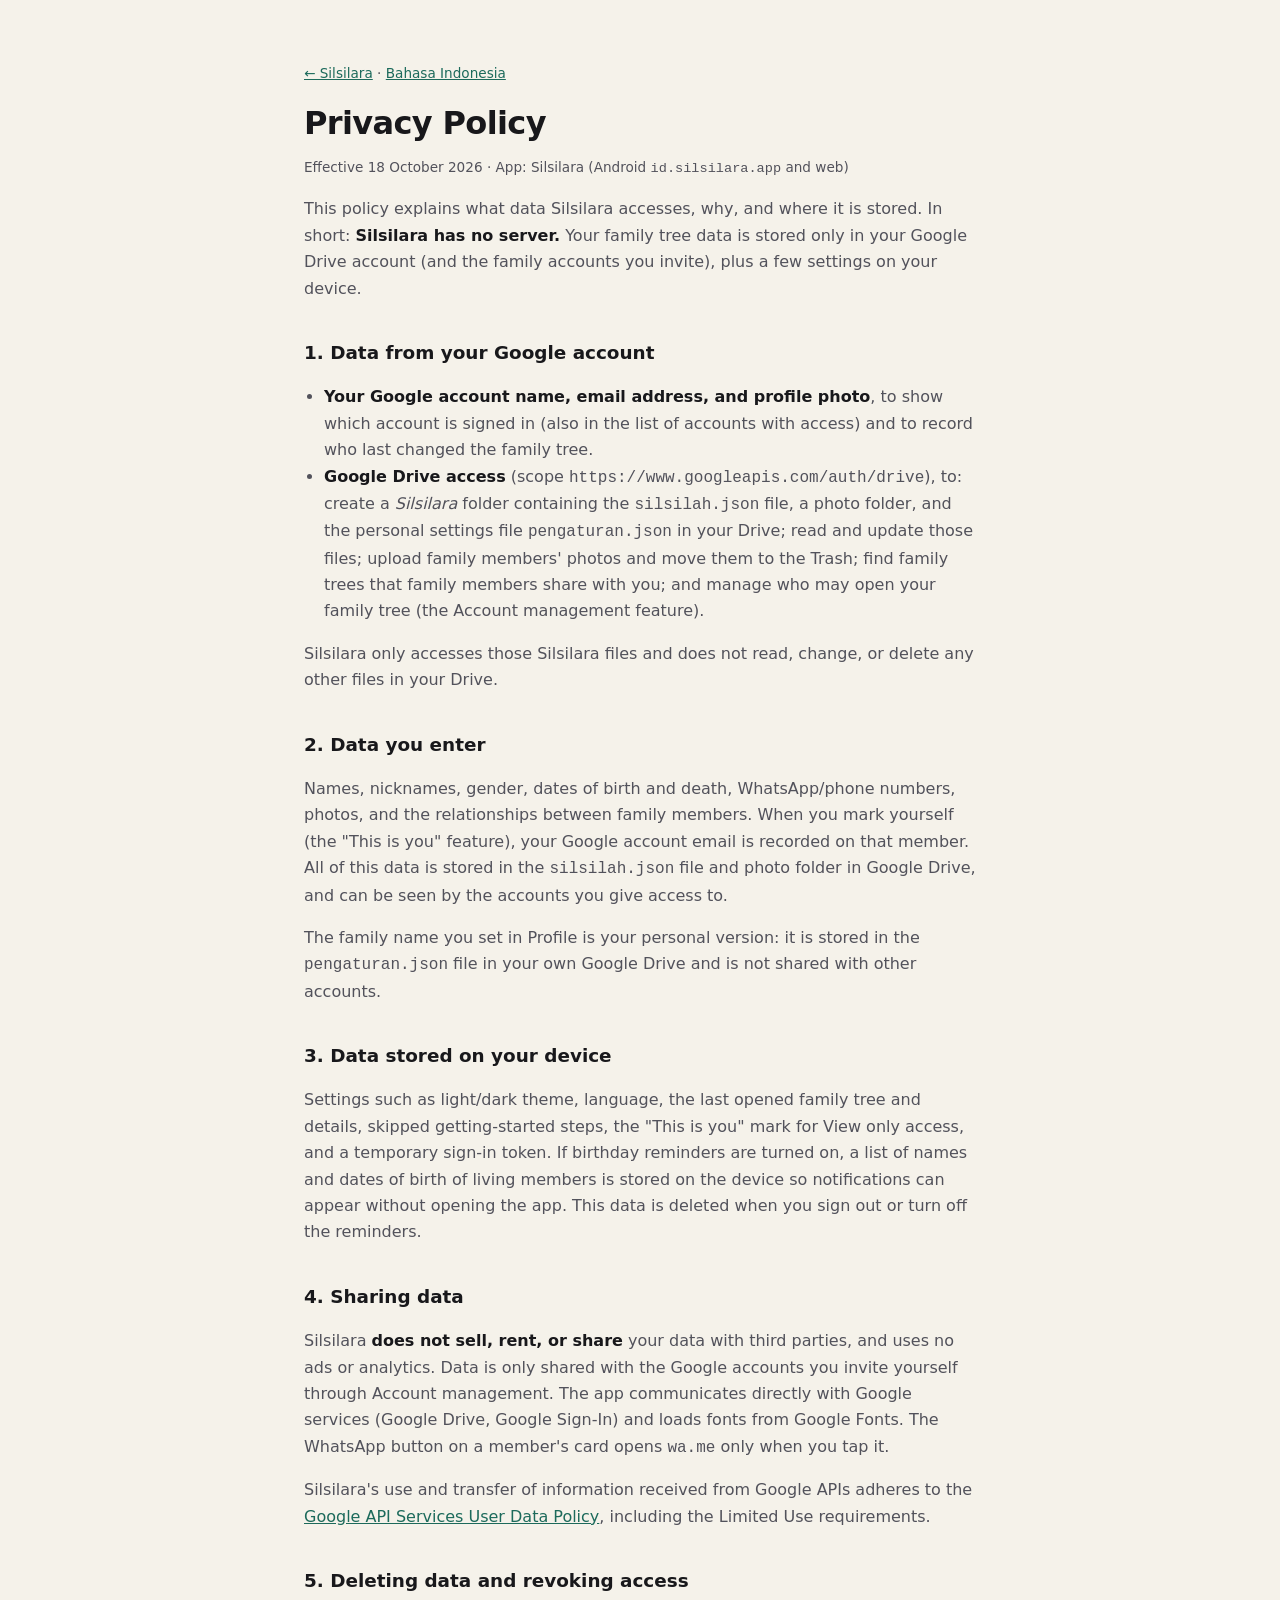
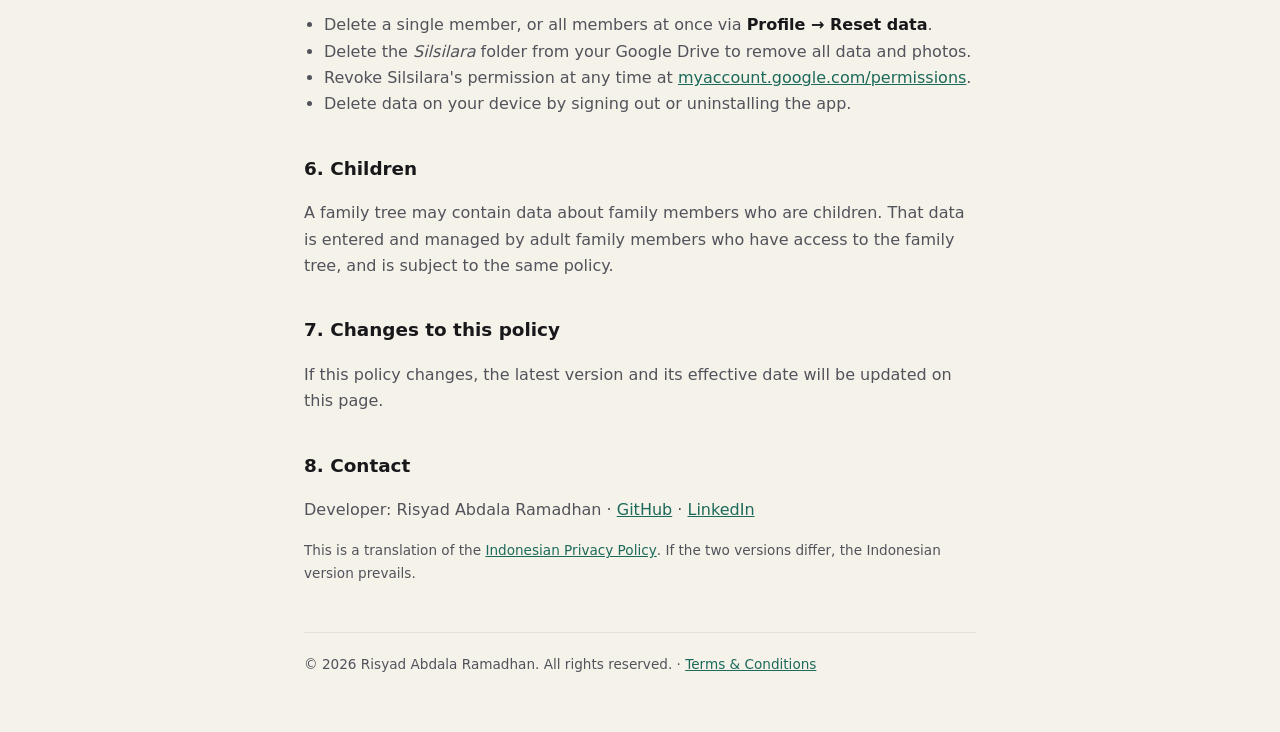
==== privacy.html @ 2d6369ec "Tambah Privacy Policy & Terms & Conditions berbahasa Inggris - privacy.html & terms.html: terjemahan" ====
<!doctype html>
<html lang="en">
  <head>
    <meta charset="UTF-8" />
    <meta name="viewport" content="width=device-width, initial-scale=1.0" />
    <title>Privacy Policy — Silsilara</title>
    <meta name="description" content="Silsilara privacy policy: what data the app accesses, where it is stored, and how to delete it." />
    <link rel="icon" type="image/svg+xml" href="favicon.svg" />
    <link rel="stylesheet" href="gaya.css" />
  </head>
  <body>
    <main>
      <p class="kecil"><a href="./">← Silsilara</a> · <a href="privasi.html" lang="id">Bahasa Indonesia</a></p>
      <h1>Privacy Policy</h1>
      <p class="kecil">Effective 18 October 2026 · App: Silsilara (Android <code>id.silsilara.app</code> and web)</p>

      <p>
        This policy explains what data Silsilara accesses, why, and where it is stored. In short:
        <strong>Silsilara has no server.</strong> Your family tree data is stored only in your Google Drive account
        (and the family accounts you invite), plus a few settings on your device.
      </p>

      <h2>1. Data from your Google account</h2>
      <ul>
        <li><strong>Your Google account name, email address, and profile photo</strong>, to show which account is signed in (also in the list of accounts with access) and to record who last changed the family tree.</li>
        <li>
          <strong>Google Drive access</strong> (scope <code>https://www.googleapis.com/auth/drive</code>), to: create a
          <em>Silsilara</em> folder containing the <code>silsilah.json</code> file, a photo folder, and the personal settings file
          <code>pengaturan.json</code> in your Drive; read and update those files; upload family members' photos and move them to the Trash; find family trees that family members share
          with you; and manage who may open your family tree (the Account management feature).
        </li>
      </ul>
      <p>Silsilara only accesses those Silsilara files and does not read, change, or delete any other files in your Drive.</p>

      <h2>2. Data you enter</h2>
      <p>
        Names, nicknames, gender, dates of birth and death, WhatsApp/phone numbers, photos, and the relationships between family members.
        When you mark yourself (the "This is you" feature), your Google account email is recorded on that member. All of this data
        is stored in the <code>silsilah.json</code> file and photo folder in Google Drive, and can be seen by the accounts you give access to.
      </p>
      <p>
        The family name you set in Profile is your personal version: it is stored in the <code>pengaturan.json</code> file
        in your own Google Drive and is not shared with other accounts.
      </p>

      <h2>3. Data stored on your device</h2>
      <p>
        Settings such as light/dark theme, language, the last opened family tree and details, skipped getting-started steps,
        the "This is you" mark for View only access, and a temporary sign-in token.
        If birthday reminders are turned on, a list of names and dates of birth of living members is stored on the device
        so notifications can appear without opening the app. This data is deleted when you sign out or turn off the reminders.
      </p>

      <h2>4. Sharing data</h2>
      <p>
        Silsilara <strong>does not sell, rent, or share</strong> your data with third parties, and uses no ads or
        analytics. Data is only shared with the Google accounts you invite yourself through Account management. The app
        communicates directly with Google services (Google Drive, Google Sign-In) and loads fonts from Google Fonts.
        The WhatsApp button on a member's card opens <code>wa.me</code> only when you tap it.
      </p>
      <p>
        Silsilara's use and transfer of information received from Google APIs adheres to the
        <a href="https://developers.google.com/terms/api-services-user-data-policy">Google API Services User Data Policy</a>,
        including the Limited Use requirements.
      </p>

      <h2>5. Deleting data and revoking access</h2>
      <ul>
        <li>Delete a single member, or all members at once via <strong>Profile → Reset data</strong>.</li>
        <li>Delete the <em>Silsilara</em> folder from your Google Drive to remove all data and photos.</li>
        <li>Revoke Silsilara's permission at any time at <a href="https://myaccount.google.com/permissions">myaccount.google.com/permissions</a>.</li>
        <li>Delete data on your device by signing out or uninstalling the app.</li>
      </ul>

      <h2>6. Children</h2>
      <p>
        A family tree may contain data about family members who are children. That data is entered and managed by
        adult family members who have access to the family tree, and is subject to the same policy.
      </p>

      <h2>7. Changes to this policy</h2>
      <p>If this policy changes, the latest version and its effective date will be updated on this page.</p>

      <h2>8. Contact</h2>
      <p>
        Developer: Risyad Abdala Ramadhan ·
        <a href="https://github.com/masrisyad">GitHub</a> ·
        <a href="https://www.linkedin.com/in/risyadabdalaramadhan/">LinkedIn</a>
      </p>

      <p class="kecil">This is a translation of the <a href="privasi.html" lang="id">Indonesian Privacy Policy</a>. If the two versions differ, the Indonesian version prevails.</p>

      <footer>© 2026 Risyad Abdala Ramadhan. All rights reserved. · <a href="terms.html">Terms &amp; Conditions</a></footer>
    </main>
  </body>
</html>
---- gaya.css ----
/* Halaman informasi Silsilara (beranda & kebijakan privasi) — warna sama dengan aplikasi. */
:root {
  color-scheme: dark;
  --latar: #0a0f0e;
  --panel: rgb(255 255 255 / 0.04);
  --garis: rgb(255 255 255 / 0.08);
  --teks: #f4f4f5;
  --redup: #a1a1aa;
  --aksen: #f2b544;
}
@media (prefers-color-scheme: light) {
  :root {
    color-scheme: light;
    --latar: #f5f2ea;
    --panel: #ffffff;
    --garis: rgb(24 24 27 / 0.08);
    --teks: #18181b;
    --redup: #52525b;
    --aksen: #1c6a5b;
  }
}
* {
  box-sizing: border-box;
}
body {
  margin: 0;
  background: var(--latar);
  color: var(--teks);
  font: 16px/1.65 'Plus Jakarta Sans', ui-sans-serif, system-ui, -apple-system, 'Segoe UI', sans-serif;
}
main {
  max-width: 44rem;
  margin: 0 auto;
  padding: 3rem 1rem 4rem;
}
.logo {
  display: block;
  width: 4rem;
  height: 4rem;
}
h1 {
  margin: 1.25rem 0 0.25rem;
  font-size: 2rem;
  line-height: 1.2;
  letter-spacing: -0.02em;
}
h2 {
  margin: 2.25rem 0 0.5rem;
  font-size: 1.15rem;
}
p,
li {
  color: var(--redup);
}
strong {
  color: var(--teks);
}
a {
  color: var(--aksen);
}
ul {
  padding-left: 1.25rem;
}
.kartu {
  margin-top: 1.5rem;
  padding: 1.25rem 1.5rem;
  border: 1px solid var(--garis);
  border-radius: 1rem;
  background: var(--panel);
}
.kecil {
  font-size: 0.85rem;
}
footer {
  margin-top: 3rem;
  padding-top: 1.25rem;
  border-top: 1px solid var(--garis);
  font-size: 0.85rem;
  color: var(--redup);
}
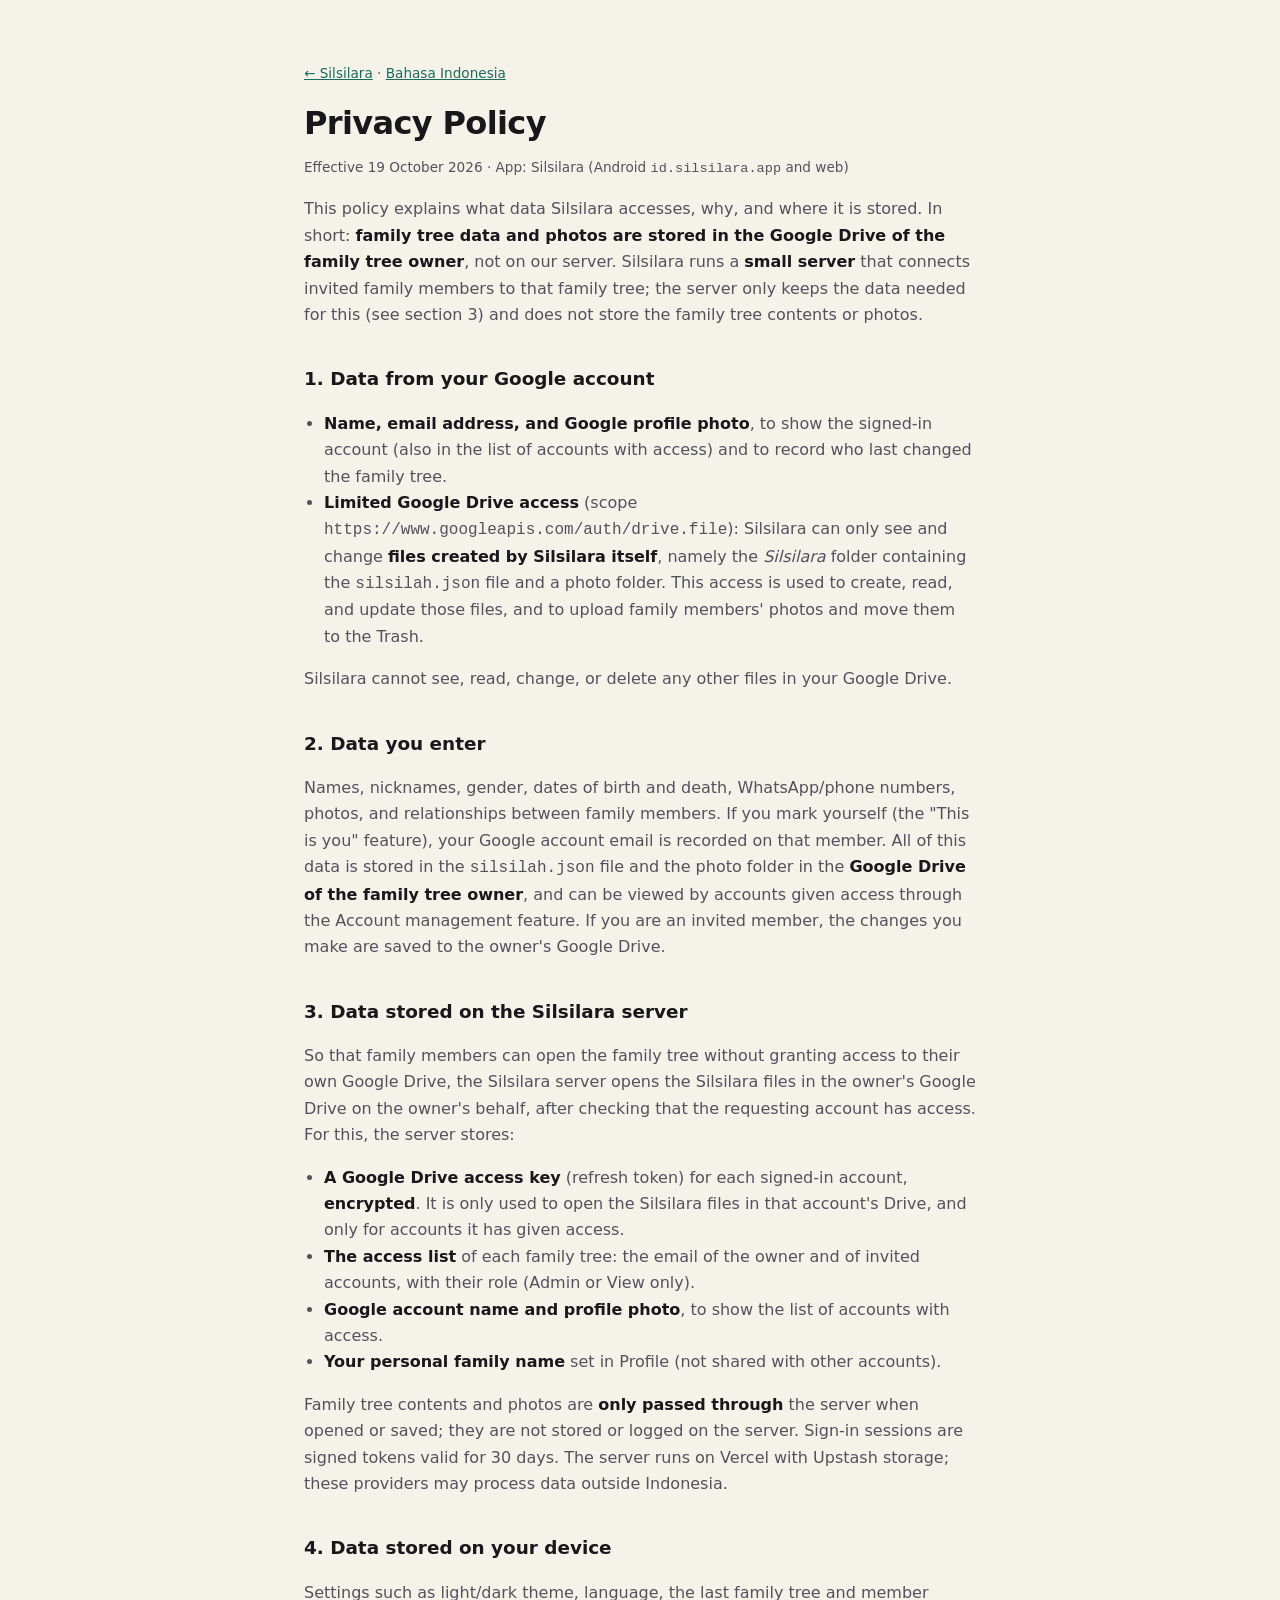
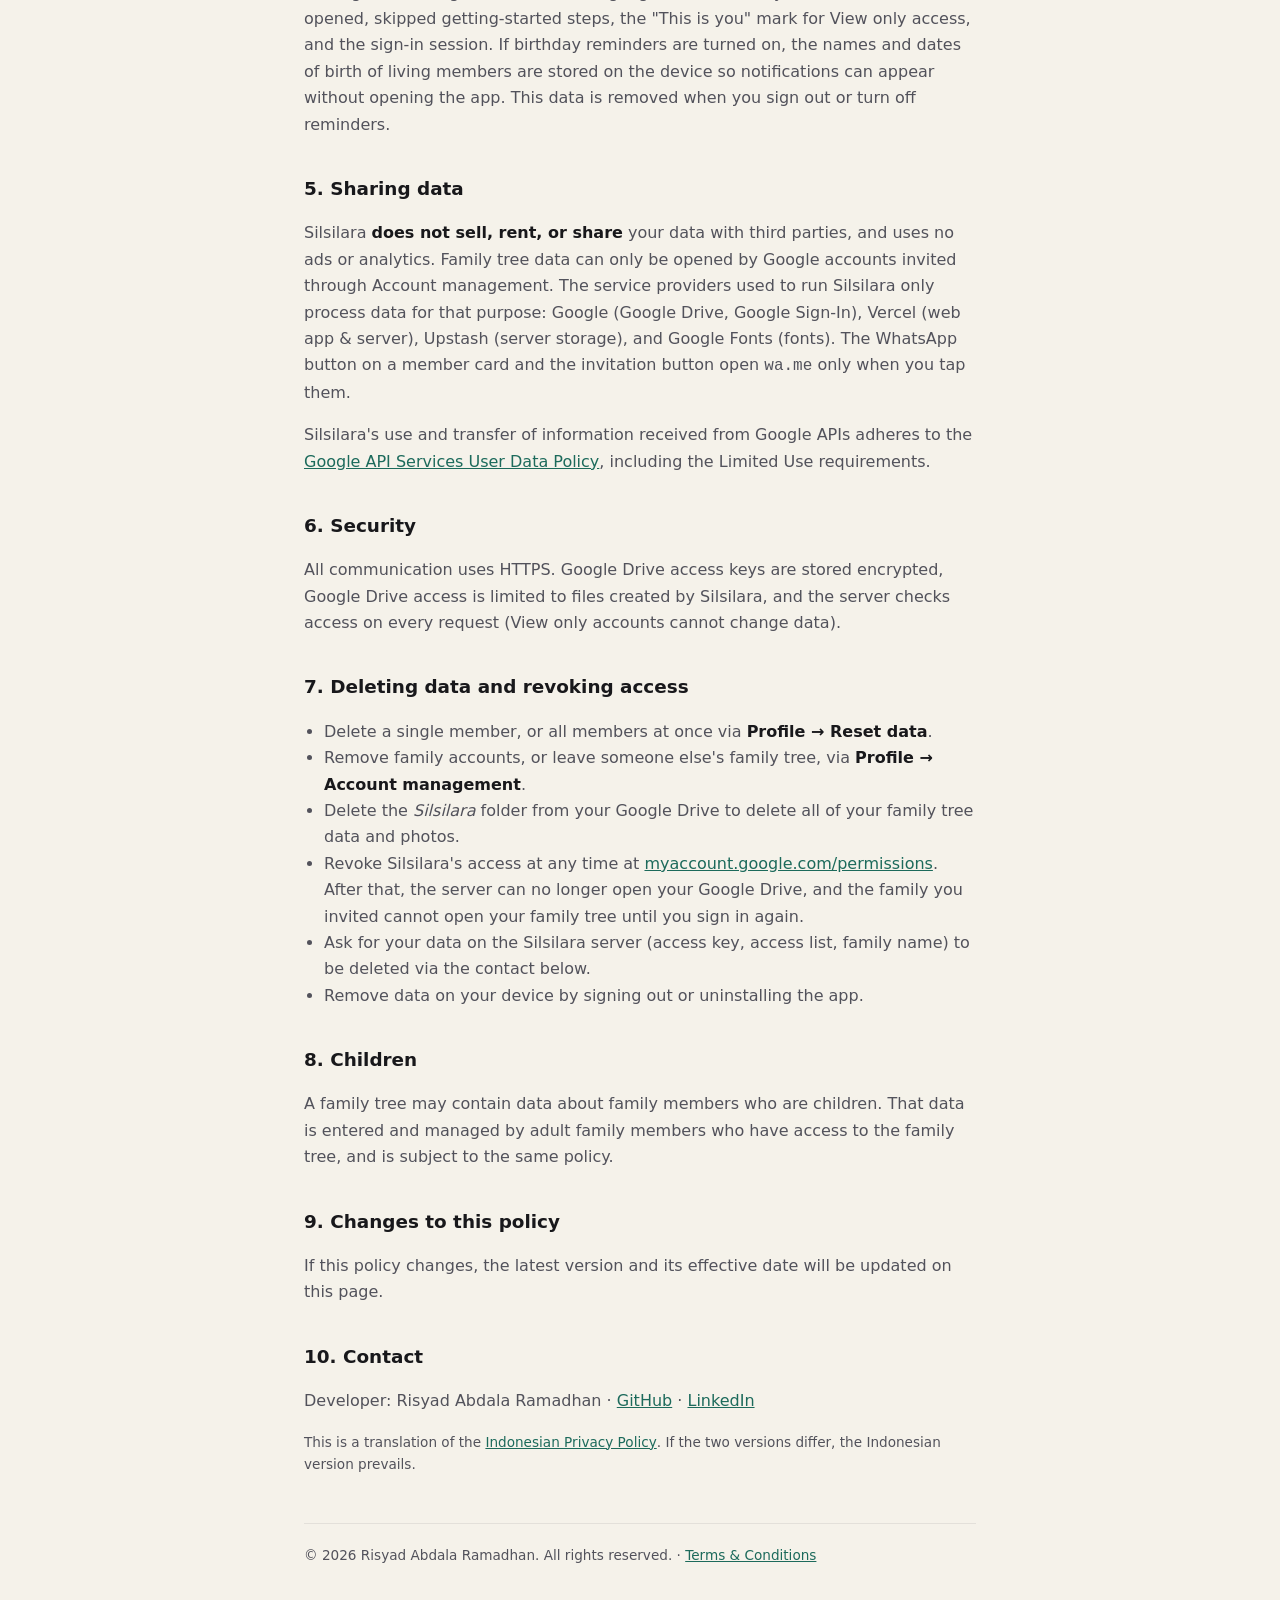
==== commit 4805964f: "Perbarui kebijakan privasi & syarat: server Silsilara dan izin drive.file Data silsilah dan foto tet" ====
--- a/privacy.html
+++ b/privacy.html
@@ -12,51 +12,69 @@
     <main>
       <p class="kecil"><a href="./">← Silsilara</a> · <a href="privasi.html" lang="id">Bahasa Indonesia</a></p>
       <h1>Privacy Policy</h1>
-      <p class="kecil">Effective 18 October 2026 · App: Silsilara (Android <code>id.silsilara.app</code> and web)</p>
+      <p class="kecil">Effective 19 October 2026 · App: Silsilara (Android <code>id.silsilara.app</code> and web)</p>
 
       <p>
         This policy explains what data Silsilara accesses, why, and where it is stored. In short:
-        <strong>Silsilara has no server.</strong> Your family tree data is stored only in your Google Drive account
-        (and the family accounts you invite), plus a few settings on your device.
+        <strong>family tree data and photos are stored in the Google Drive of the family tree owner</strong>, not on our server.
+        Silsilara runs a <strong>small server</strong> that connects invited family members to that family tree; the server only
+        keeps the data needed for this (see section 3) and does not store the family tree contents or photos.
       </p>
 
       <h2>1. Data from your Google account</h2>
       <ul>
-        <li><strong>Your Google account name, email address, and profile photo</strong>, to show which account is signed in (also in the list of accounts with access) and to record who last changed the family tree.</li>
+        <li><strong>Name, email address, and Google profile photo</strong>, to show the signed-in account (also in the list of accounts with access) and to record who last changed the family tree.</li>
         <li>
-          <strong>Google Drive access</strong> (scope <code>https://www.googleapis.com/auth/drive</code>), to: create a
-          <em>Silsilara</em> folder containing the <code>silsilah.json</code> file, a photo folder, and the personal settings file
-          <code>pengaturan.json</code> in your Drive; read and update those files; upload family members' photos and move them to the Trash; find family trees that family members share
-          with you; and manage who may open your family tree (the Account management feature).
+          <strong>Limited Google Drive access</strong> (scope <code>https://www.googleapis.com/auth/drive.file</code>): Silsilara can
+          only see and change <strong>files created by Silsilara itself</strong>, namely the <em>Silsilara</em> folder containing
+          the <code>silsilah.json</code> file and a photo folder. This access is used to create, read, and update those files,
+          and to upload family members' photos and move them to the Trash.
         </li>
       </ul>
-      <p>Silsilara only accesses those Silsilara files and does not read, change, or delete any other files in your Drive.</p>
+      <p>Silsilara cannot see, read, change, or delete any other files in your Google Drive.</p>
 
       <h2>2. Data you enter</h2>
       <p>
-        Names, nicknames, gender, dates of birth and death, WhatsApp/phone numbers, photos, and the relationships between family members.
-        When you mark yourself (the "This is you" feature), your Google account email is recorded on that member. All of this data
-        is stored in the <code>silsilah.json</code> file and photo folder in Google Drive, and can be seen by the accounts you give access to.
-      </p>
-      <p>
-        The family name you set in Profile is your personal version: it is stored in the <code>pengaturan.json</code> file
-        in your own Google Drive and is not shared with other accounts.
+        Names, nicknames, gender, dates of birth and death, WhatsApp/phone numbers, photos, and relationships between family
+        members. If you mark yourself (the "This is you" feature), your Google account email is recorded on that member. All of
+        this data is stored in the <code>silsilah.json</code> file and the photo folder in the <strong>Google Drive of the family
+        tree owner</strong>, and can be viewed by accounts given access through the Account management feature. If you are an
+        invited member, the changes you make are saved to the owner's Google Drive.
       </p>
 
-      <h2>3. Data stored on your device</h2>
+      <h2>3. Data stored on the Silsilara server</h2>
       <p>
-        Settings such as light/dark theme, language, the last opened family tree and details, skipped getting-started steps,
-        the "This is you" mark for View only access, and a temporary sign-in token.
-        If birthday reminders are turned on, a list of names and dates of birth of living members is stored on the device
-        so notifications can appear without opening the app. This data is deleted when you sign out or turn off the reminders.
+        So that family members can open the family tree without granting access to their own Google Drive, the Silsilara
+        server opens the Silsilara files in the owner's Google Drive on the owner's behalf, after checking that the requesting
+        account has access. For this, the server stores:
+      </p>
+      <ul>
+        <li><strong>A Google Drive access key</strong> (refresh token) for each signed-in account, <strong>encrypted</strong>. It is only used to open the Silsilara files in that account's Drive, and only for accounts it has given access.</li>
+        <li><strong>The access list</strong> of each family tree: the email of the owner and of invited accounts, with their role (Admin or View only).</li>
+        <li><strong>Google account name and profile photo</strong>, to show the list of accounts with access.</li>
+        <li><strong>Your personal family name</strong> set in Profile (not shared with other accounts).</li>
+      </ul>
+      <p>
+        Family tree contents and photos are <strong>only passed through</strong> the server when opened or saved; they are not
+        stored or logged on the server. Sign-in sessions are signed tokens valid for 30 days. The server runs on Vercel with
+        Upstash storage; these providers may process data outside Indonesia.
       </p>
 
-      <h2>4. Sharing data</h2>
+      <h2>4. Data stored on your device</h2>
       <p>
-        Silsilara <strong>does not sell, rent, or share</strong> your data with third parties, and uses no ads or
-        analytics. Data is only shared with the Google accounts you invite yourself through Account management. The app
-        communicates directly with Google services (Google Drive, Google Sign-In) and loads fonts from Google Fonts.
-        The WhatsApp button on a member's card opens <code>wa.me</code> only when you tap it.
+        Settings such as light/dark theme, language, the last family tree and member opened, skipped getting-started steps,
+        the "This is you" mark for View only access, and the sign-in session.
+        If birthday reminders are turned on, the names and dates of birth of living members are stored on the device so
+        notifications can appear without opening the app. This data is removed when you sign out or turn off reminders.
+      </p>
+
+      <h2>5. Sharing data</h2>
+      <p>
+        Silsilara <strong>does not sell, rent, or share</strong> your data with third parties, and uses no ads or analytics.
+        Family tree data can only be opened by Google accounts invited through Account management. The service providers used
+        to run Silsilara only process data for that purpose: Google (Google Drive, Google Sign-In), Vercel (web app & server),
+        Upstash (server storage), and Google Fonts (fonts).
+        The WhatsApp button on a member card and the invitation button open <code>wa.me</code> only when you tap them.
       </p>
       <p>
         Silsilara's use and transfer of information received from Google APIs adheres to the
@@ -64,24 +82,36 @@
         including the Limited Use requirements.
       </p>
 
-      <h2>5. Deleting data and revoking access</h2>
+      <h2>6. Security</h2>
+      <p>
+        All communication uses HTTPS. Google Drive access keys are stored encrypted, Google Drive access is limited to files
+        created by Silsilara, and the server checks access on every request (View only accounts cannot change data).
+      </p>
+
+      <h2>7. Deleting data and revoking access</h2>
       <ul>
         <li>Delete a single member, or all members at once via <strong>Profile → Reset data</strong>.</li>
-        <li>Delete the <em>Silsilara</em> folder from your Google Drive to remove all data and photos.</li>
-        <li>Revoke Silsilara's permission at any time at <a href="https://myaccount.google.com/permissions">myaccount.google.com/permissions</a>.</li>
-        <li>Delete data on your device by signing out or uninstalling the app.</li>
+        <li>Remove family accounts, or leave someone else's family tree, via <strong>Profile → Account management</strong>.</li>
+        <li>Delete the <em>Silsilara</em> folder from your Google Drive to delete all of your family tree data and photos.</li>
+        <li>
+          Revoke Silsilara's access at any time at <a href="https://myaccount.google.com/permissions">myaccount.google.com/permissions</a>.
+          After that, the server can no longer open your Google Drive, and the family you invited cannot open your family tree
+          until you sign in again.
+        </li>
+        <li>Ask for your data on the Silsilara server (access key, access list, family name) to be deleted via the contact below.</li>
+        <li>Remove data on your device by signing out or uninstalling the app.</li>
       </ul>
 
-      <h2>6. Children</h2>
+      <h2>8. Children</h2>
       <p>
-        A family tree may contain data about family members who are children. That data is entered and managed by
-        adult family members who have access to the family tree, and is subject to the same policy.
+        A family tree may contain data about family members who are children. That data is entered and managed by adult family
+        members who have access to the family tree, and is subject to the same policy.
       </p>
 
-      <h2>7. Changes to this policy</h2>
+      <h2>9. Changes to this policy</h2>
       <p>If this policy changes, the latest version and its effective date will be updated on this page.</p>
 
-      <h2>8. Contact</h2>
+      <h2>10. Contact</h2>
       <p>
         Developer: Risyad Abdala Ramadhan ·
         <a href="https://github.com/masrisyad">GitHub</a> ·
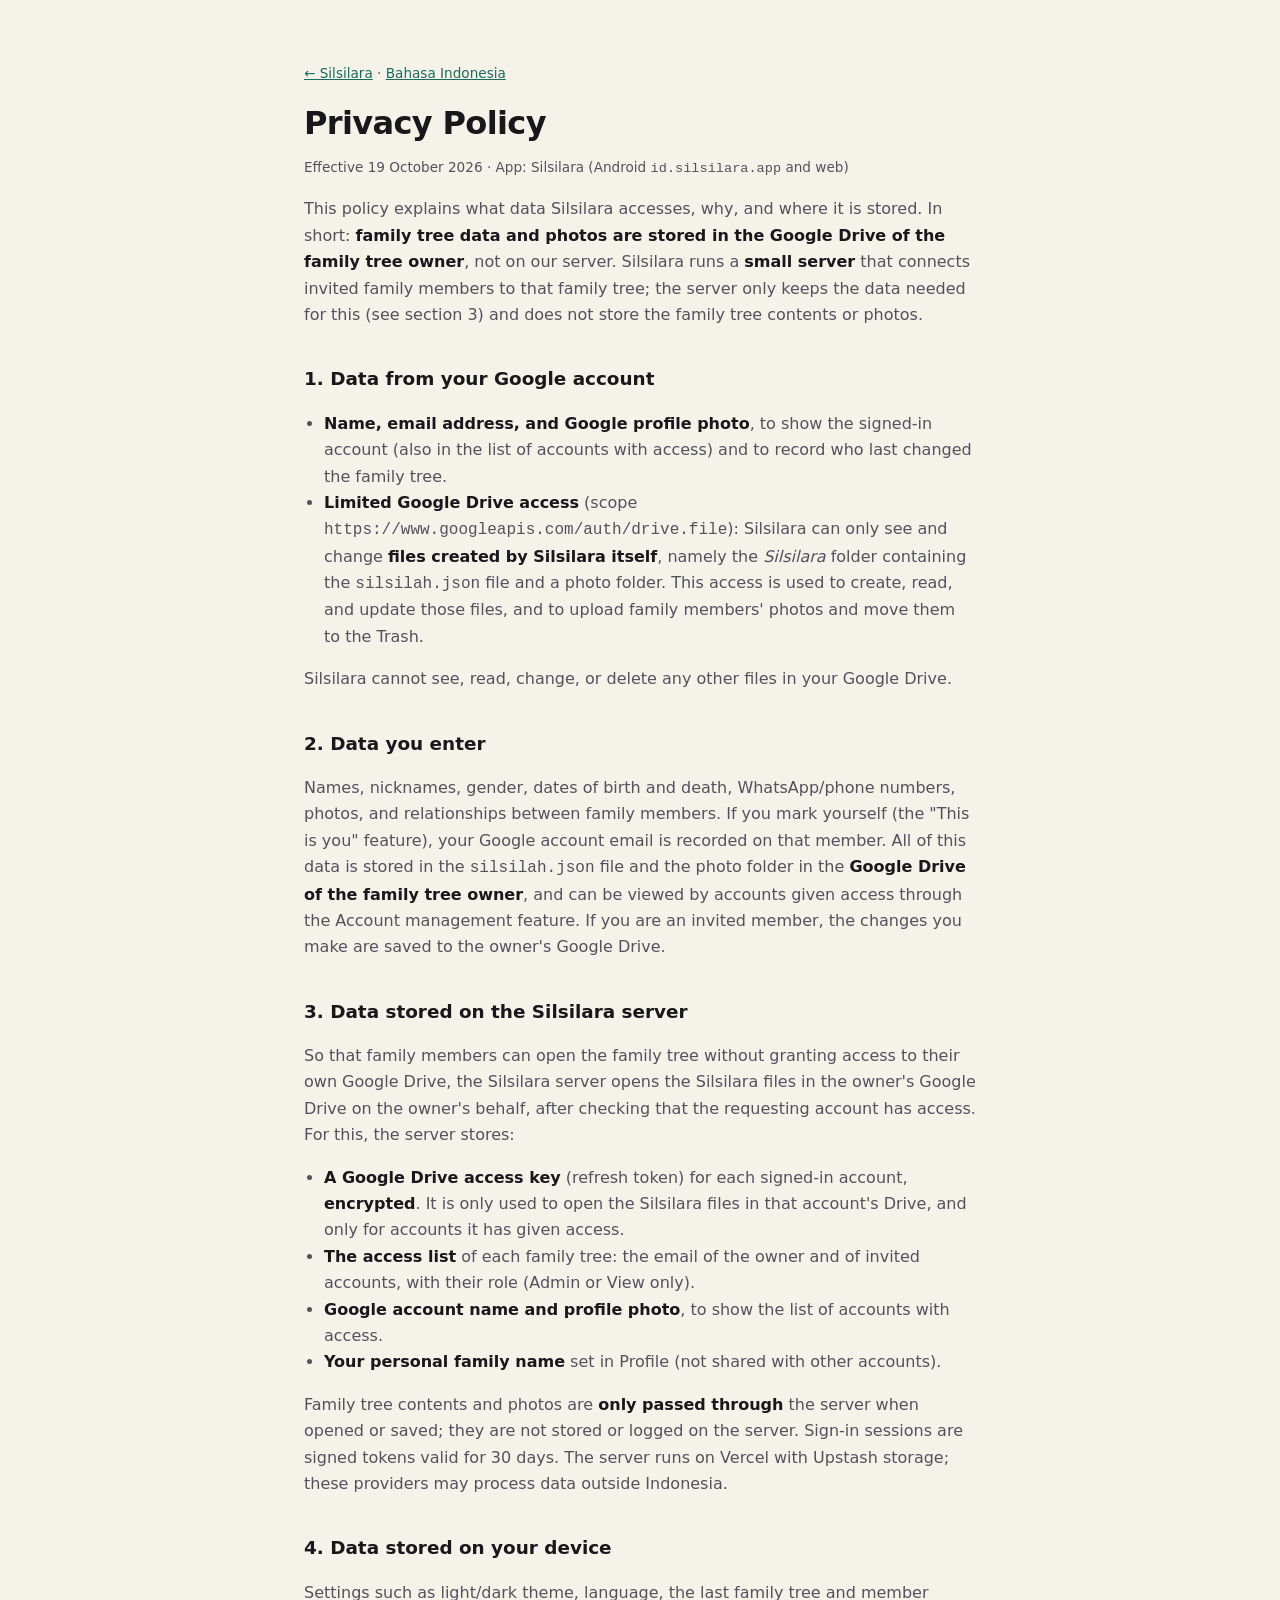
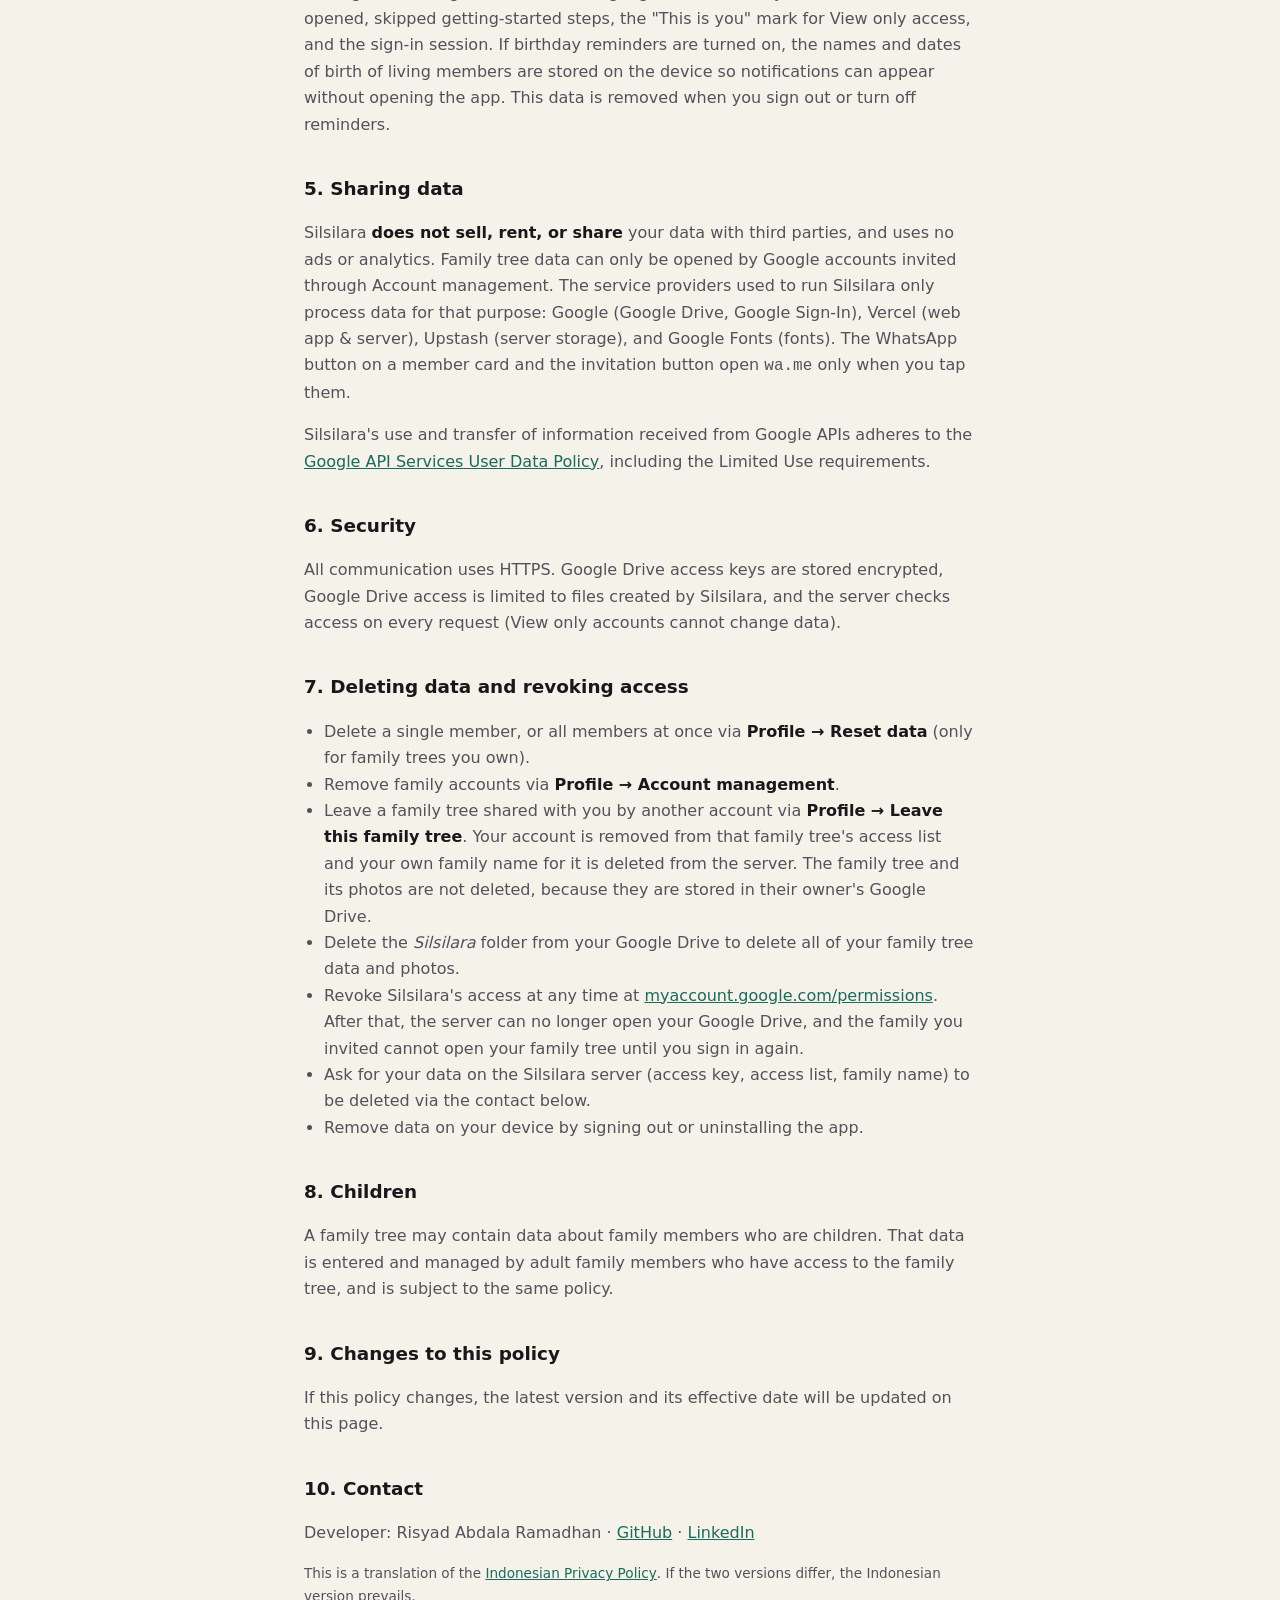
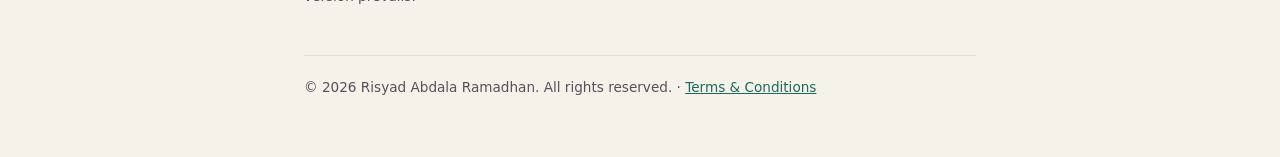
==== commit 1a18c837: "Perbarui privasi & syarat: Reset data khusus pemilik, keluar dari silsilah Reset data kini hanya unt" ====
--- a/privacy.html
+++ b/privacy.html
@@ -90,8 +90,13 @@
 
       <h2>7. Deleting data and revoking access</h2>
       <ul>
-        <li>Delete a single member, or all members at once via <strong>Profile → Reset data</strong>.</li>
-        <li>Remove family accounts, or leave someone else's family tree, via <strong>Profile → Account management</strong>.</li>
+        <li>Delete a single member, or all members at once via <strong>Profile → Reset data</strong> (only for family trees you own).</li>
+        <li>Remove family accounts via <strong>Profile → Account management</strong>.</li>
+        <li>
+          Leave a family tree shared with you by another account via <strong>Profile → Leave this family tree</strong>. Your
+          account is removed from that family tree's access list and your own family name for it is deleted from the server.
+          The family tree and its photos are not deleted, because they are stored in their owner's Google Drive.
+        </li>
         <li>Delete the <em>Silsilara</em> folder from your Google Drive to delete all of your family tree data and photos.</li>
         <li>
           Revoke Silsilara's access at any time at <a href="https://myaccount.google.com/permissions">myaccount.google.com/permissions</a>.
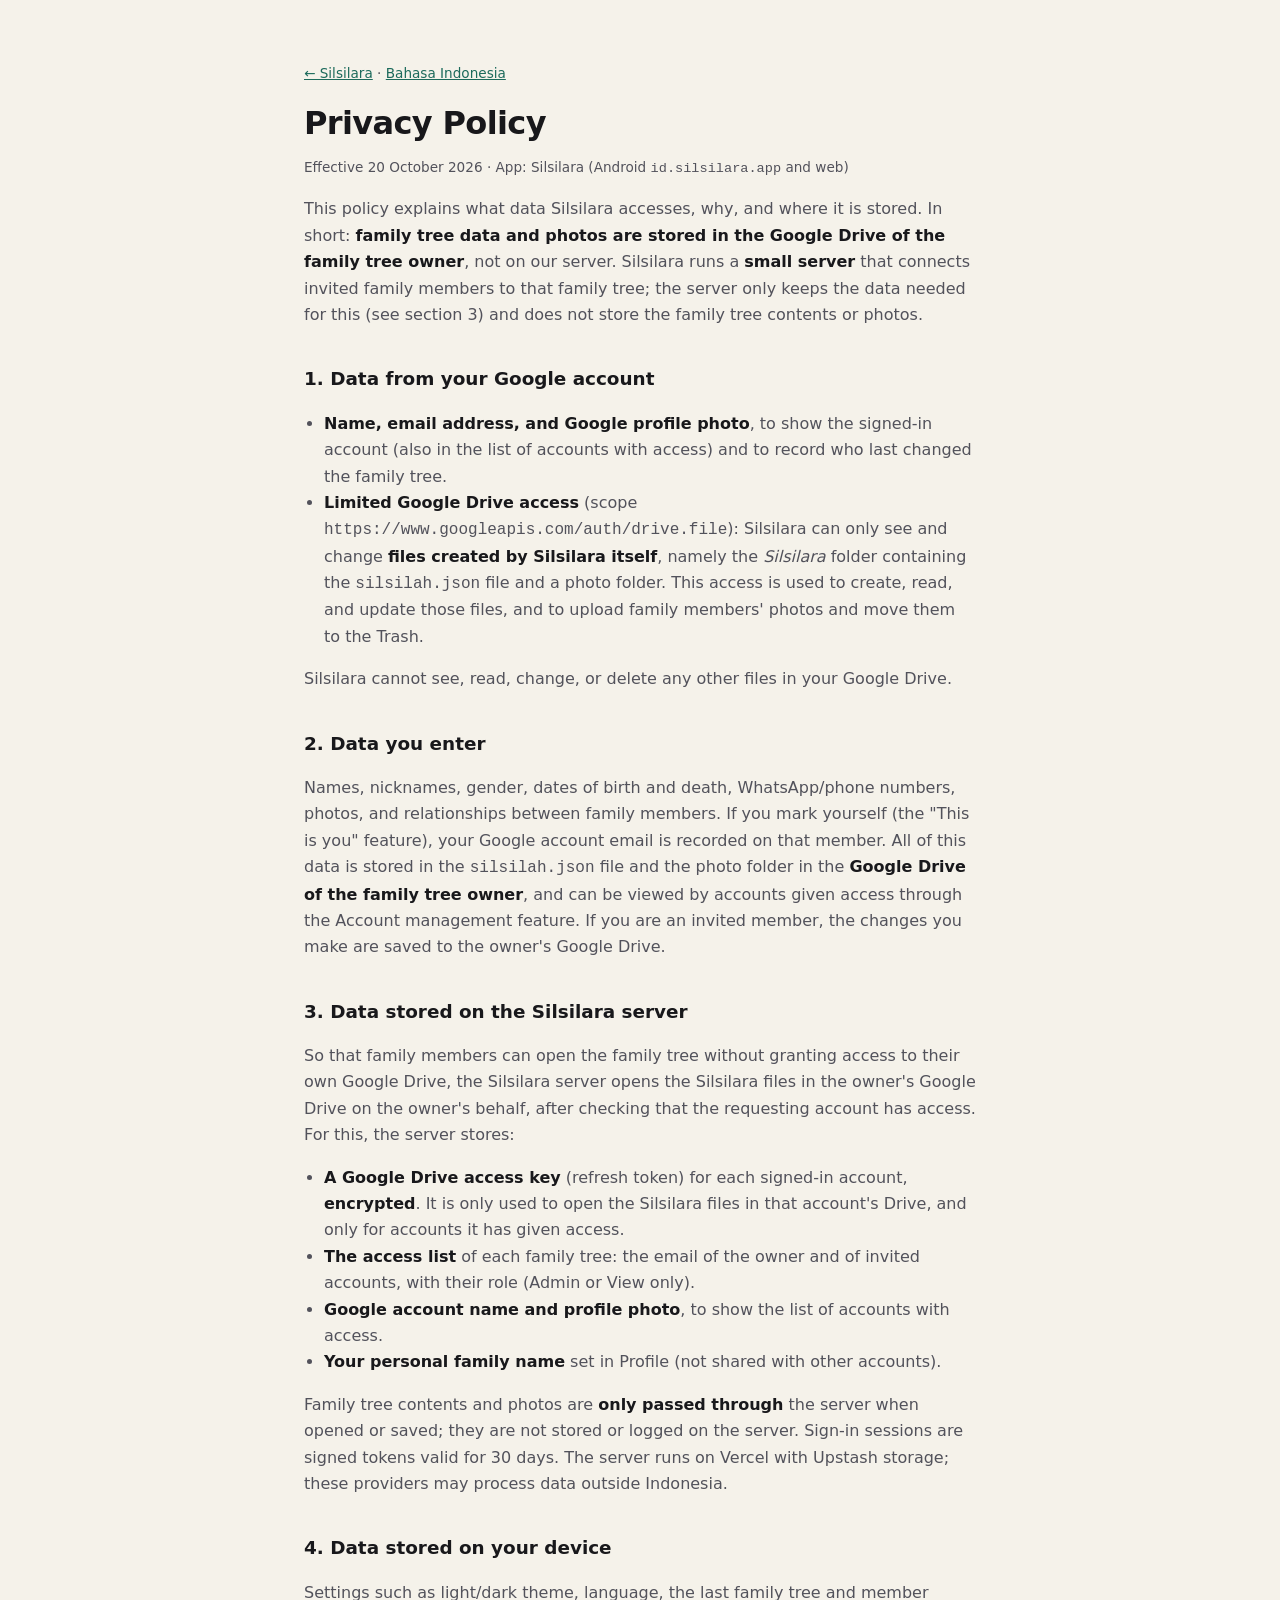
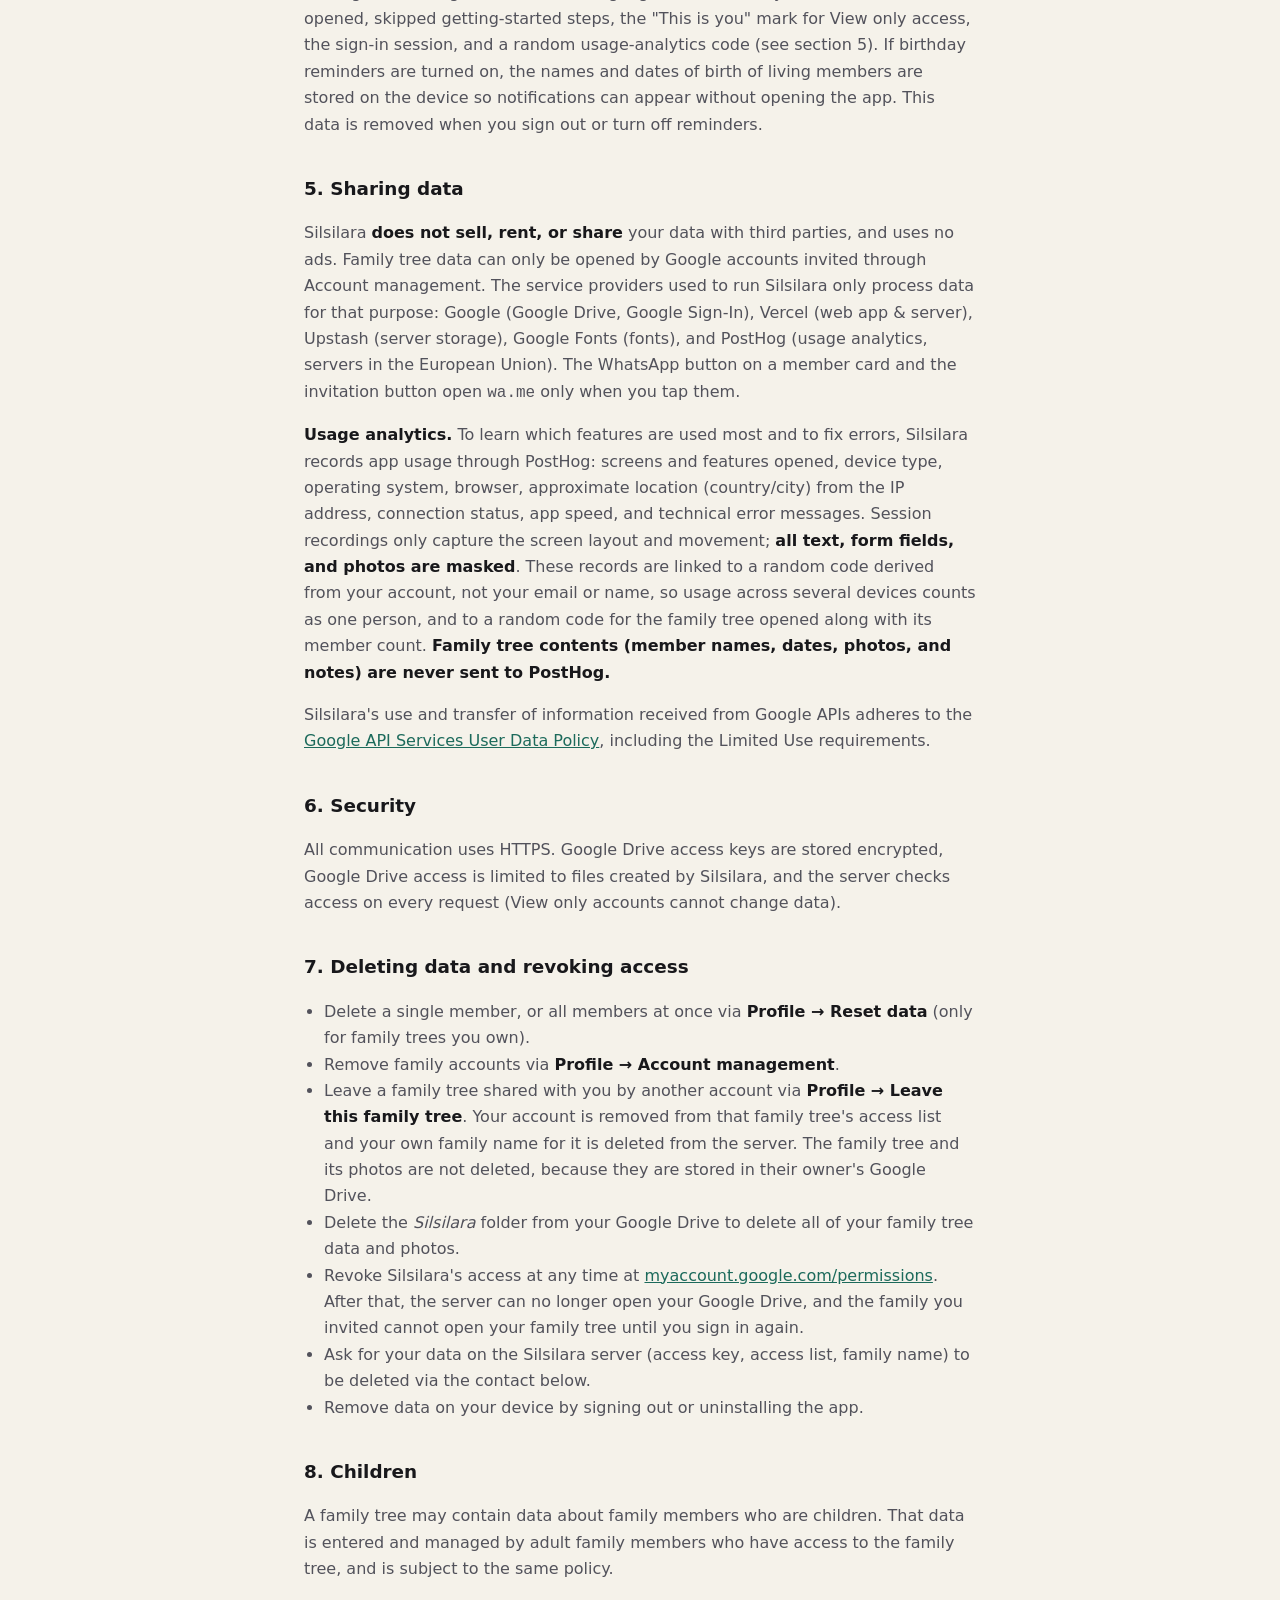
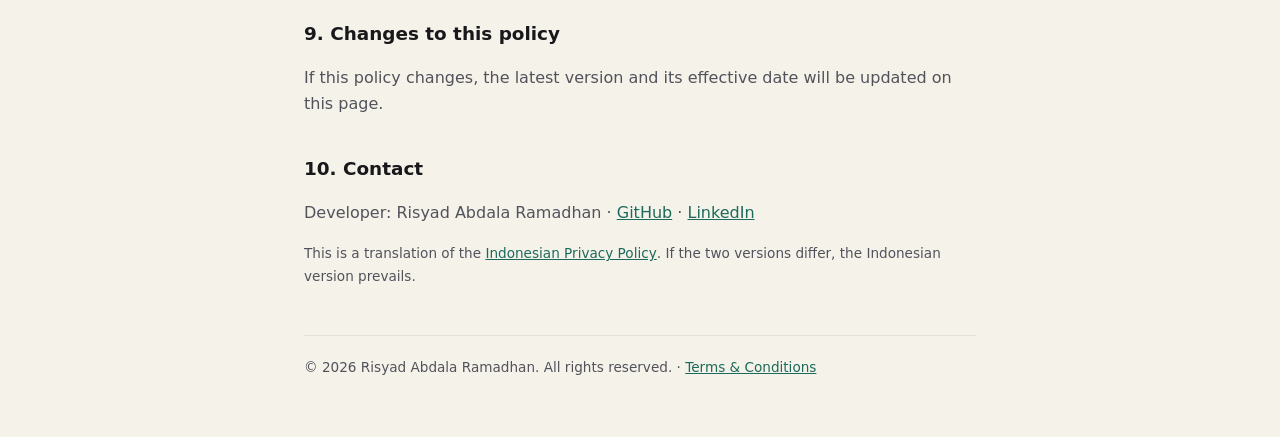
==== commit 06a15af9: "Perbarui privasi: analitik pemakaian lewat PostHog Kebijakan privasi (ID & EN) kini menyebut analiti" ====
--- a/privacy.html
+++ b/privacy.html
@@ -7,12 +7,13 @@
     <meta name="description" content="Silsilara privacy policy: what data the app accesses, where it is stored, and how to delete it." />
     <link rel="icon" type="image/svg+xml" href="favicon.svg" />
     <link rel="stylesheet" href="gaya.css" />
+    <script src="tema.js"></script>
   </head>
   <body>
     <main>
       <p class="kecil"><a href="./">← Silsilara</a> · <a href="privasi.html" lang="id">Bahasa Indonesia</a></p>
       <h1>Privacy Policy</h1>
-      <p class="kecil">Effective 19 October 2026 · App: Silsilara (Android <code>id.silsilara.app</code> and web)</p>
+      <p class="kecil">Effective 20 October 2026 · App: Silsilara (Android <code>id.silsilara.app</code> and web)</p>
 
       <p>
         This policy explains what data Silsilara accesses, why, and where it is stored. In short:
@@ -63,18 +64,27 @@
       <h2>4. Data stored on your device</h2>
       <p>
         Settings such as light/dark theme, language, the last family tree and member opened, skipped getting-started steps,
-        the "This is you" mark for View only access, and the sign-in session.
+        the "This is you" mark for View only access, the sign-in session, and a random usage-analytics code (see section 5).
         If birthday reminders are turned on, the names and dates of birth of living members are stored on the device so
         notifications can appear without opening the app. This data is removed when you sign out or turn off reminders.
       </p>
 
       <h2>5. Sharing data</h2>
       <p>
-        Silsilara <strong>does not sell, rent, or share</strong> your data with third parties, and uses no ads or analytics.
+        Silsilara <strong>does not sell, rent, or share</strong> your data with third parties, and uses no ads.
         Family tree data can only be opened by Google accounts invited through Account management. The service providers used
         to run Silsilara only process data for that purpose: Google (Google Drive, Google Sign-In), Vercel (web app & server),
-        Upstash (server storage), and Google Fonts (fonts).
+        Upstash (server storage), Google Fonts (fonts), and PostHog (usage analytics, servers in the European Union).
         The WhatsApp button on a member card and the invitation button open <code>wa.me</code> only when you tap them.
+      </p>
+      <p>
+        <strong>Usage analytics.</strong> To learn which features are used most and to fix errors, Silsilara records app
+        usage through PostHog: screens and features opened, device type, operating system, browser, approximate location
+        (country/city) from the IP address, connection status, app speed, and technical error messages. Session recordings only capture the screen layout
+        and movement; <strong>all text, form fields, and photos are masked</strong>. These records are linked to a random code
+        derived from your account, not your email or name, so usage across several devices counts as one person, and to a
+        random code for the family tree opened along with its member count.
+        <strong>Family tree contents (member names, dates, photos, and notes) are never sent to PostHog.</strong>
       </p>
       <p>
         Silsilara's use and transfer of information received from Google APIs adheres to the
--- a/gaya.css
+++ b/gaya.css
@@ -1,5 +1,16 @@
-/* Halaman informasi Silsilara (beranda & kebijakan privasi) — warna sama dengan aplikasi. */
+/* Halaman informasi Silsilara (beranda & kebijakan privasi) — warna sama dengan aplikasi.
+   Bawaan mode terang; mode gelap lewat tombol tema (tema.js menyetel data-tema="gelap" di <html>). */
 :root {
+  color-scheme: light;
+  --latar: #f5f2ea;
+  --panel: #ffffff;
+  --garis: rgb(24 24 27 / 0.08);
+  --teks: #18181b;
+  --redup: #52525b;
+  --aksen: #1c6a5b;
+  --teks-aksen: #ffffff; /* teks di atas tombol beraksen */
+}
+:root[data-tema='gelap'] {
   color-scheme: dark;
   --latar: #0a0f0e;
   --panel: rgb(255 255 255 / 0.04);
@@ -7,17 +18,7 @@
   --teks: #f4f4f5;
   --redup: #a1a1aa;
   --aksen: #f2b544;
-}
-@media (prefers-color-scheme: light) {
-  :root {
-    color-scheme: light;
-    --latar: #f5f2ea;
-    --panel: #ffffff;
-    --garis: rgb(24 24 27 / 0.08);
-    --teks: #18181b;
-    --redup: #52525b;
-    --aksen: #1c6a5b;
-  }
+  --teks-aksen: #18181b;
 }
 * {
   box-sizing: border-box;
@@ -71,6 +72,207 @@
 .kecil {
   font-size: 0.85rem;
 }
+
+/* Beranda = halaman unduhan (index.html), tata letak mirip halaman aplikasi di toko aplikasi. */
+.aplikasi {
+  position: relative;
+  display: flex;
+  gap: 1.25rem;
+  align-items: center;
+  padding-right: 3.25rem; /* ruang tombol tema */
+}
+.tombol-tema {
+  position: absolute;
+  top: 0;
+  right: 0;
+  display: grid;
+  place-items: center;
+  width: 2.75rem;
+  height: 2.75rem;
+  border: 1px solid var(--garis);
+  border-radius: 999px;
+  background: var(--panel);
+  color: var(--teks);
+  cursor: pointer;
+}
+.tombol-tema:focus-visible {
+  outline: 3px solid color-mix(in srgb, var(--aksen) 50%, transparent);
+  outline-offset: 2px;
+}
+.tombol-tema .ikon-matahari,
+:root[data-tema='gelap'] .tombol-tema .ikon-bulan {
+  display: none;
+}
+:root[data-tema='gelap'] .tombol-tema .ikon-matahari {
+  display: block;
+}
+.ikon-aplikasi {
+  width: 6rem;
+  height: 6rem;
+  flex: none;
+  border-radius: 1.4rem;
+  box-shadow: 0 6px 20px rgb(0 0 0 / 0.18);
+}
+.aplikasi h1 {
+  margin: 0;
+}
+.aplikasi p {
+  margin: 0;
+}
+.pengembang {
+  color: var(--aksen) !important;
+  font-weight: 600;
+  font-size: 0.95rem;
+}
+.slogan {
+  font-size: 0.95rem;
+}
+.statistik {
+  display: grid;
+  grid-template-columns: repeat(4, 1fr);
+  margin: 1.5rem 0 0;
+  padding: 0.75rem 0;
+  border-block: 1px solid var(--garis);
+  text-align: center;
+}
+.statistik div + div {
+  border-left: 1px solid var(--garis);
+}
+.statistik dt {
+  font-size: 0.75rem;
+  color: var(--redup);
+}
+.statistik dd {
+  margin: 0;
+  font-weight: 700;
+}
+.pemberitahuan {
+  margin-top: 1.25rem;
+  padding: 0.9rem 1.1rem;
+  border-radius: 0.75rem;
+  background: color-mix(in srgb, var(--aksen) 14%, transparent);
+  color: var(--teks);
+  font-size: 0.95rem;
+}
+.unduh {
+  margin-top: 1.5rem;
+}
+.tombol-unduh {
+  display: flex;
+  flex-wrap: wrap;
+  gap: 0.75rem;
+}
+.tombol {
+  display: inline-flex;
+  align-items: center;
+  justify-content: center;
+  gap: 0.5rem;
+  min-height: 3rem;
+  padding: 0 1.5rem;
+  border: 1px solid var(--garis);
+  border-radius: 999px;
+  background: var(--panel);
+  color: var(--teks);
+  font: inherit;
+  font-weight: 600;
+  text-decoration: none;
+  cursor: pointer;
+}
+.tombol.utama {
+  flex: 1 1 14rem;
+  border-color: transparent;
+  background: var(--aksen);
+  color: var(--teks-aksen);
+  font-size: 1.05rem;
+}
+.tombol.kedua {
+  flex: 1 1 10rem;
+}
+.tombol:hover {
+  filter: brightness(1.06);
+}
+.tombol:focus-visible {
+  outline: 3px solid color-mix(in srgb, var(--aksen) 50%, transparent);
+  outline-offset: 2px;
+}
+.catatan-unduh {
+  margin: 0.75rem 0 0;
+}
+.kartu-qr {
+  display: flex;
+  gap: 1.25rem;
+  align-items: center;
+}
+.kartu-qr[hidden],
+.pemberitahuan[hidden] {
+  display: none;
+}
+.kartu-qr img {
+  flex: none;
+  border-radius: 0.5rem;
+  background: #fff;
+  padding: 0.4rem;
+}
+.kartu-qr p {
+  margin: 0.25rem 0 0;
+}
+.bagikan {
+  display: flex;
+  flex-wrap: wrap;
+  gap: 0.5rem;
+  align-items: center;
+  margin-top: 1.25rem;
+  color: var(--redup);
+}
+.kecil-tombol {
+  min-height: 2.25rem;
+  padding: 0 1rem;
+  font-size: 0.9rem;
+}
+.layar {
+  display: flex;
+  gap: 0.75rem;
+  overflow-x: auto;
+  scroll-snap-type: x mandatory;
+  padding-bottom: 0.5rem;
+}
+.layar img {
+  flex: none;
+  width: 11.25rem;
+  height: auto;
+  aspect-ratio: 390 / 844;
+  border: 1px solid var(--garis);
+  border-radius: 1rem;
+  scroll-snap-align: start;
+}
+.langkah li {
+  margin-bottom: 0.5rem;
+}
+details {
+  border-bottom: 1px solid var(--garis);
+  padding: 0.6rem 0;
+}
+summary {
+  cursor: pointer;
+  font-weight: 600;
+}
+details p {
+  margin: 0.5rem 0 0.25rem;
+}
+@media (max-width: 30rem) {
+  .ikon-aplikasi {
+    width: 4.5rem;
+    height: 4.5rem;
+    border-radius: 1.05rem;
+  }
+  .aplikasi h1 {
+    font-size: 1.6rem;
+  }
+  .kartu-qr {
+    flex-direction: column;
+    text-align: center;
+  }
+}
 footer {
   margin-top: 3rem;
   padding-top: 1.25rem;
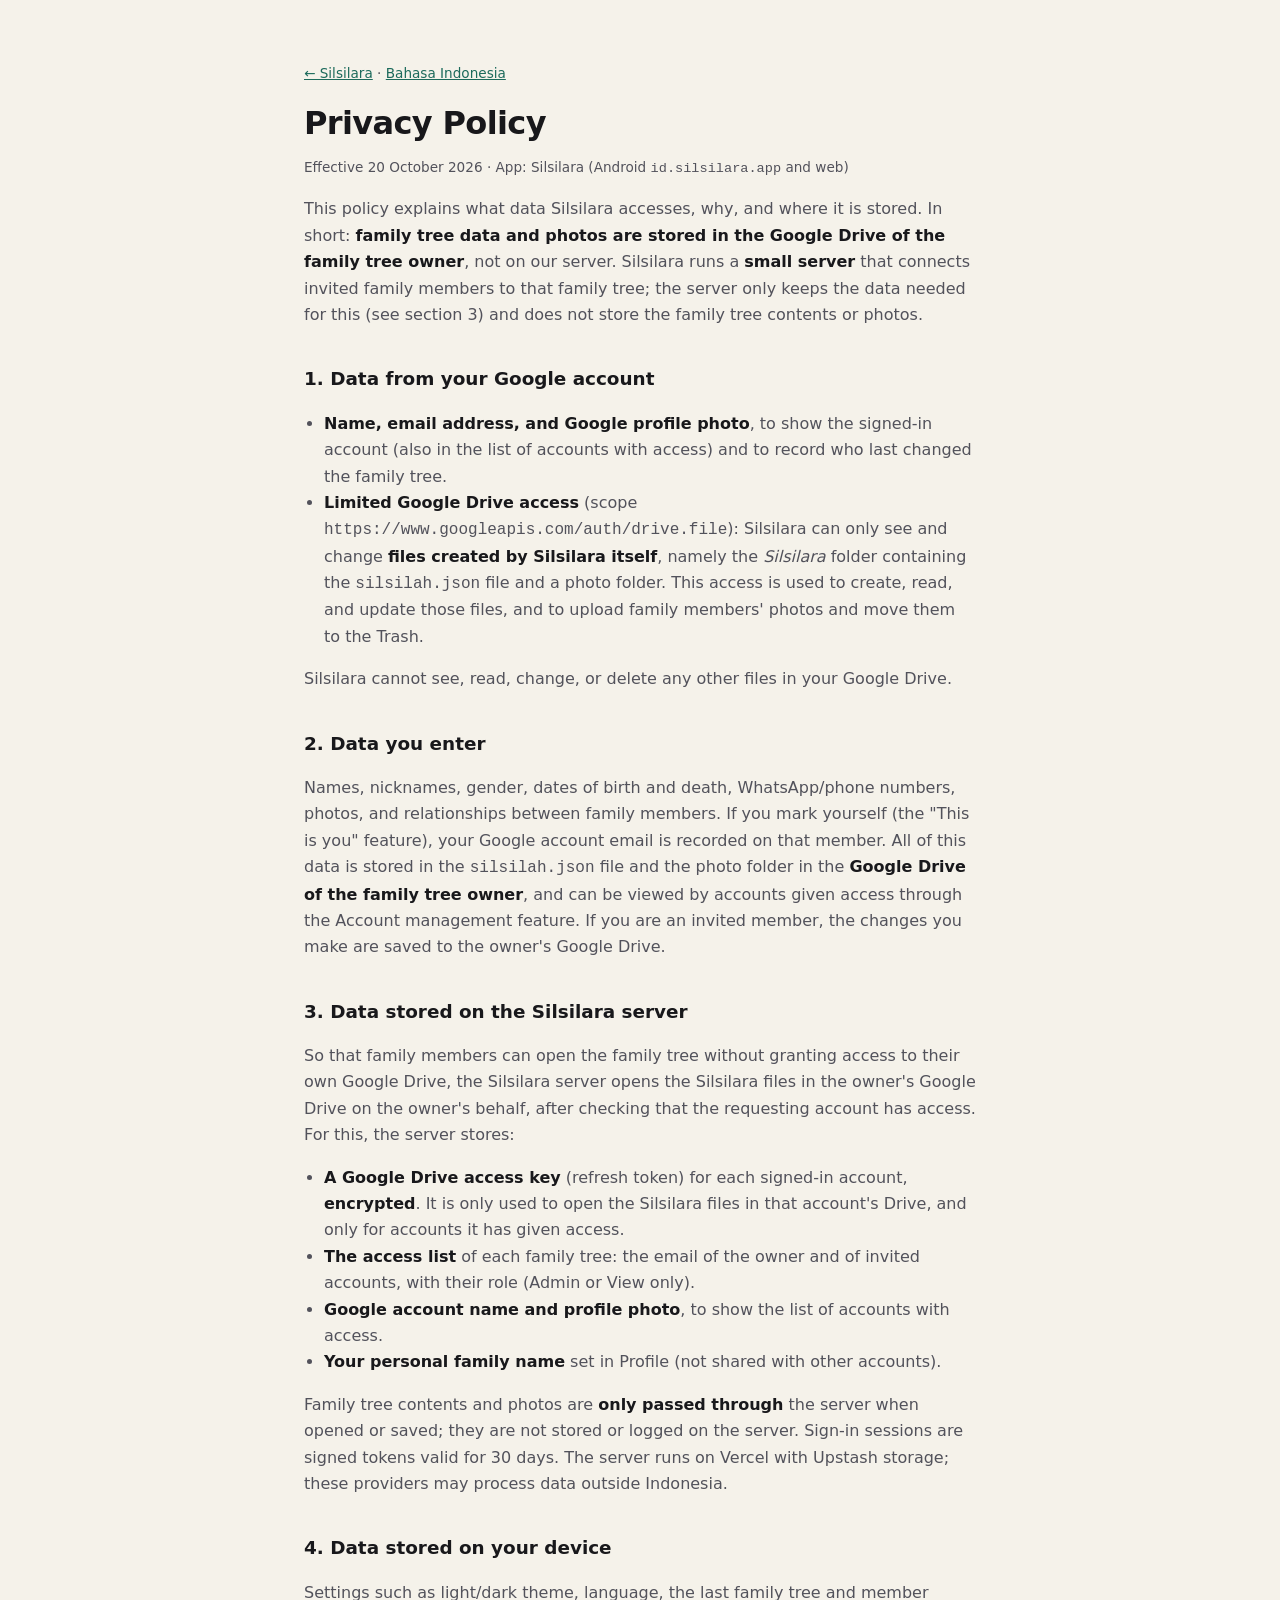
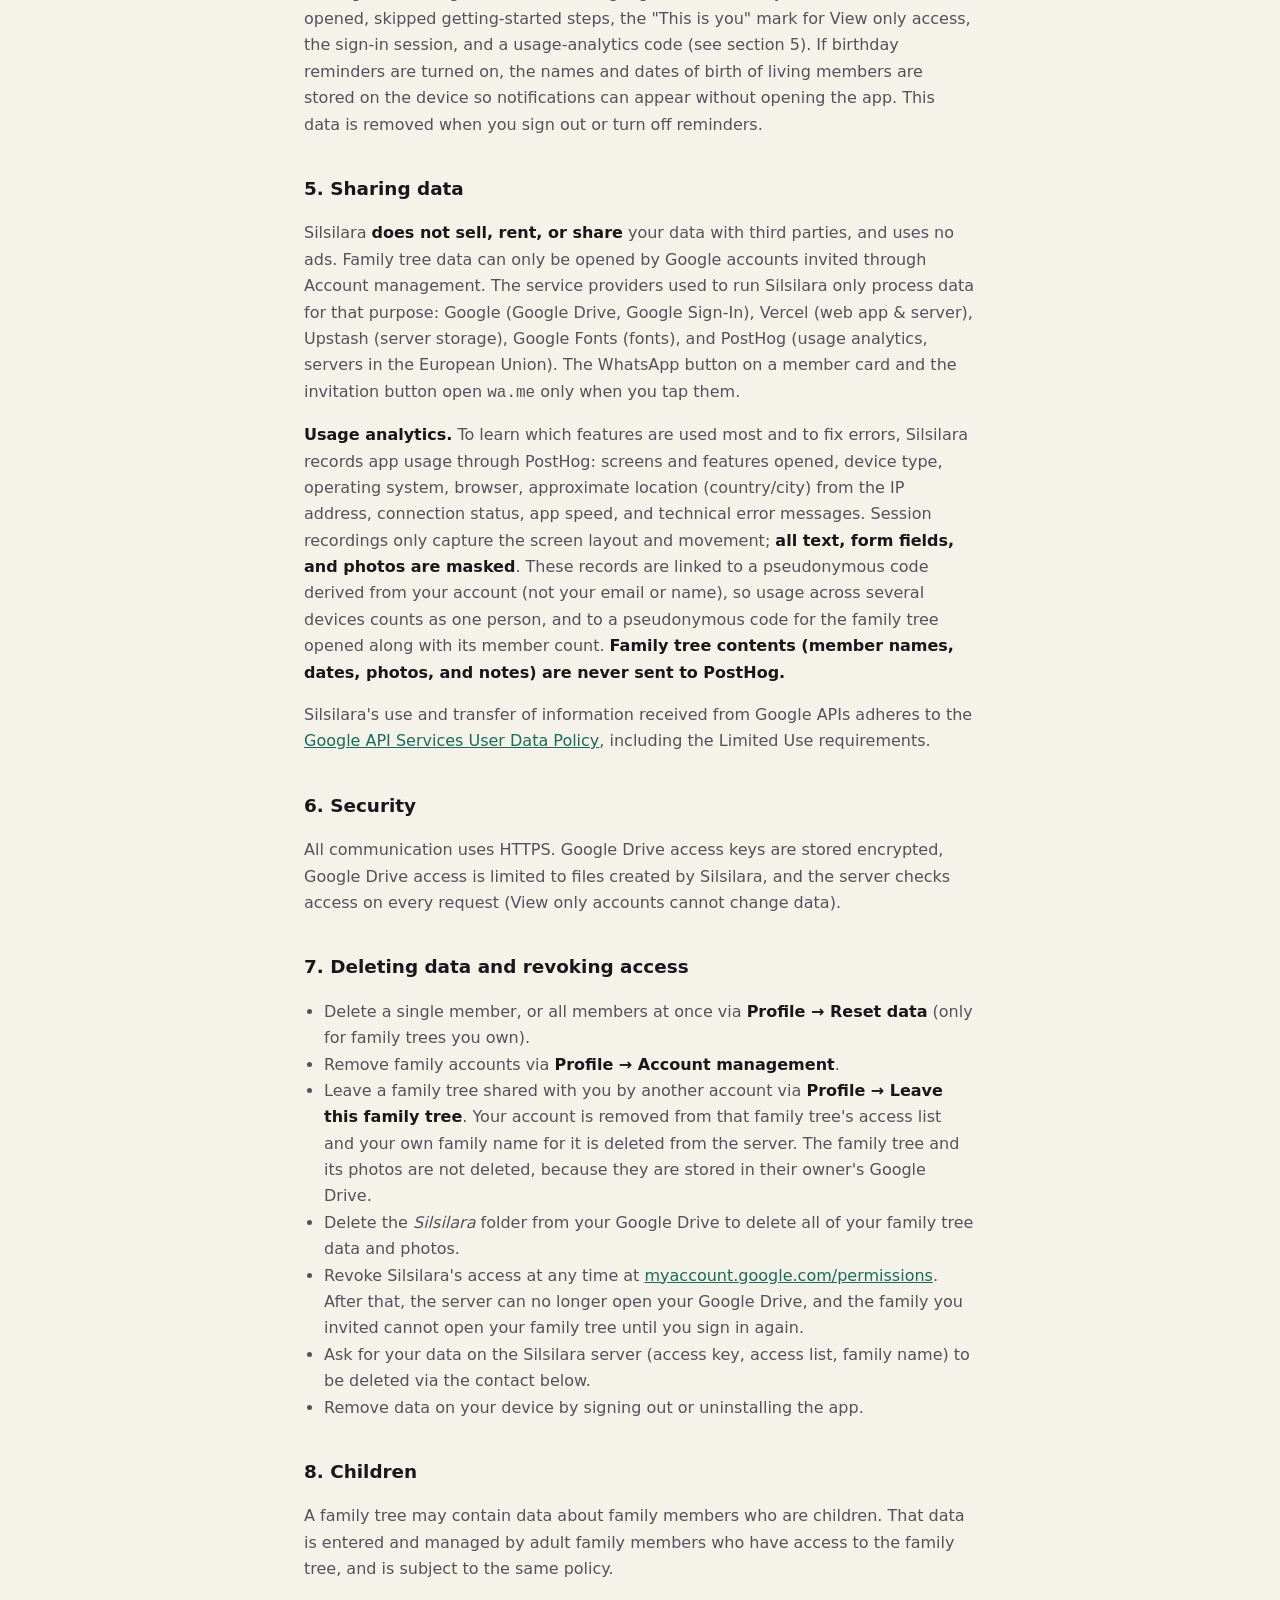
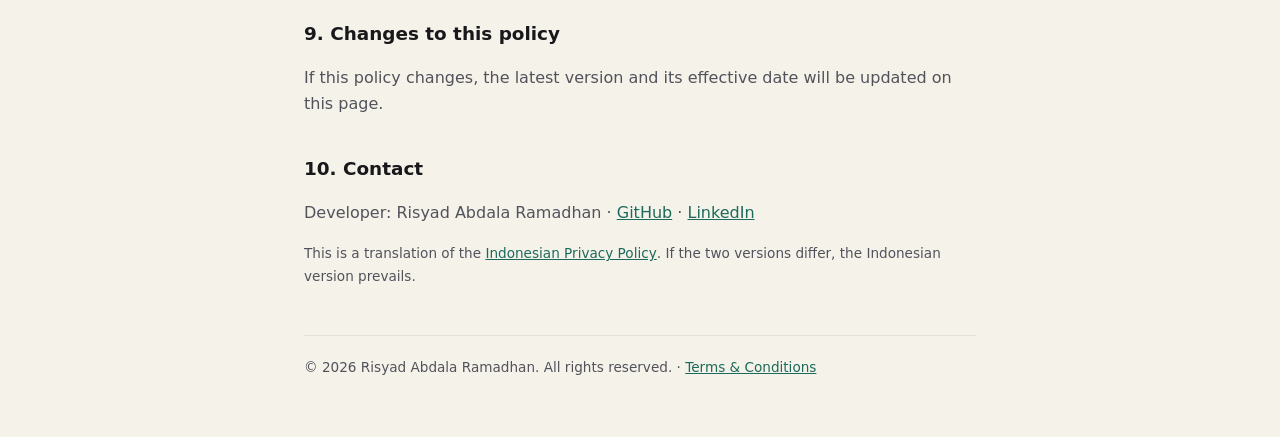
==== commit 3bbc4435: "Perjelas privasi: kode analitik tersamar, bukan acak Kode akun dan kode silsilah di analitik dihitun" ====
--- a/privacy.html
+++ b/privacy.html
@@ -64,7 +64,7 @@
       <h2>4. Data stored on your device</h2>
       <p>
         Settings such as light/dark theme, language, the last family tree and member opened, skipped getting-started steps,
-        the "This is you" mark for View only access, the sign-in session, and a random usage-analytics code (see section 5).
+        the "This is you" mark for View only access, the sign-in session, and a usage-analytics code (see section 5).
         If birthday reminders are turned on, the names and dates of birth of living members are stored on the device so
         notifications can appear without opening the app. This data is removed when you sign out or turn off reminders.
       </p>
@@ -81,9 +81,9 @@
         <strong>Usage analytics.</strong> To learn which features are used most and to fix errors, Silsilara records app
         usage through PostHog: screens and features opened, device type, operating system, browser, approximate location
         (country/city) from the IP address, connection status, app speed, and technical error messages. Session recordings only capture the screen layout
-        and movement; <strong>all text, form fields, and photos are masked</strong>. These records are linked to a random code
-        derived from your account, not your email or name, so usage across several devices counts as one person, and to a
-        random code for the family tree opened along with its member count.
+        and movement; <strong>all text, form fields, and photos are masked</strong>. These records are linked to a pseudonymous code
+        derived from your account (not your email or name), so usage across several devices counts as one person, and to a
+        pseudonymous code for the family tree opened along with its member count.
         <strong>Family tree contents (member names, dates, photos, and notes) are never sent to PostHog.</strong>
       </p>
       <p>
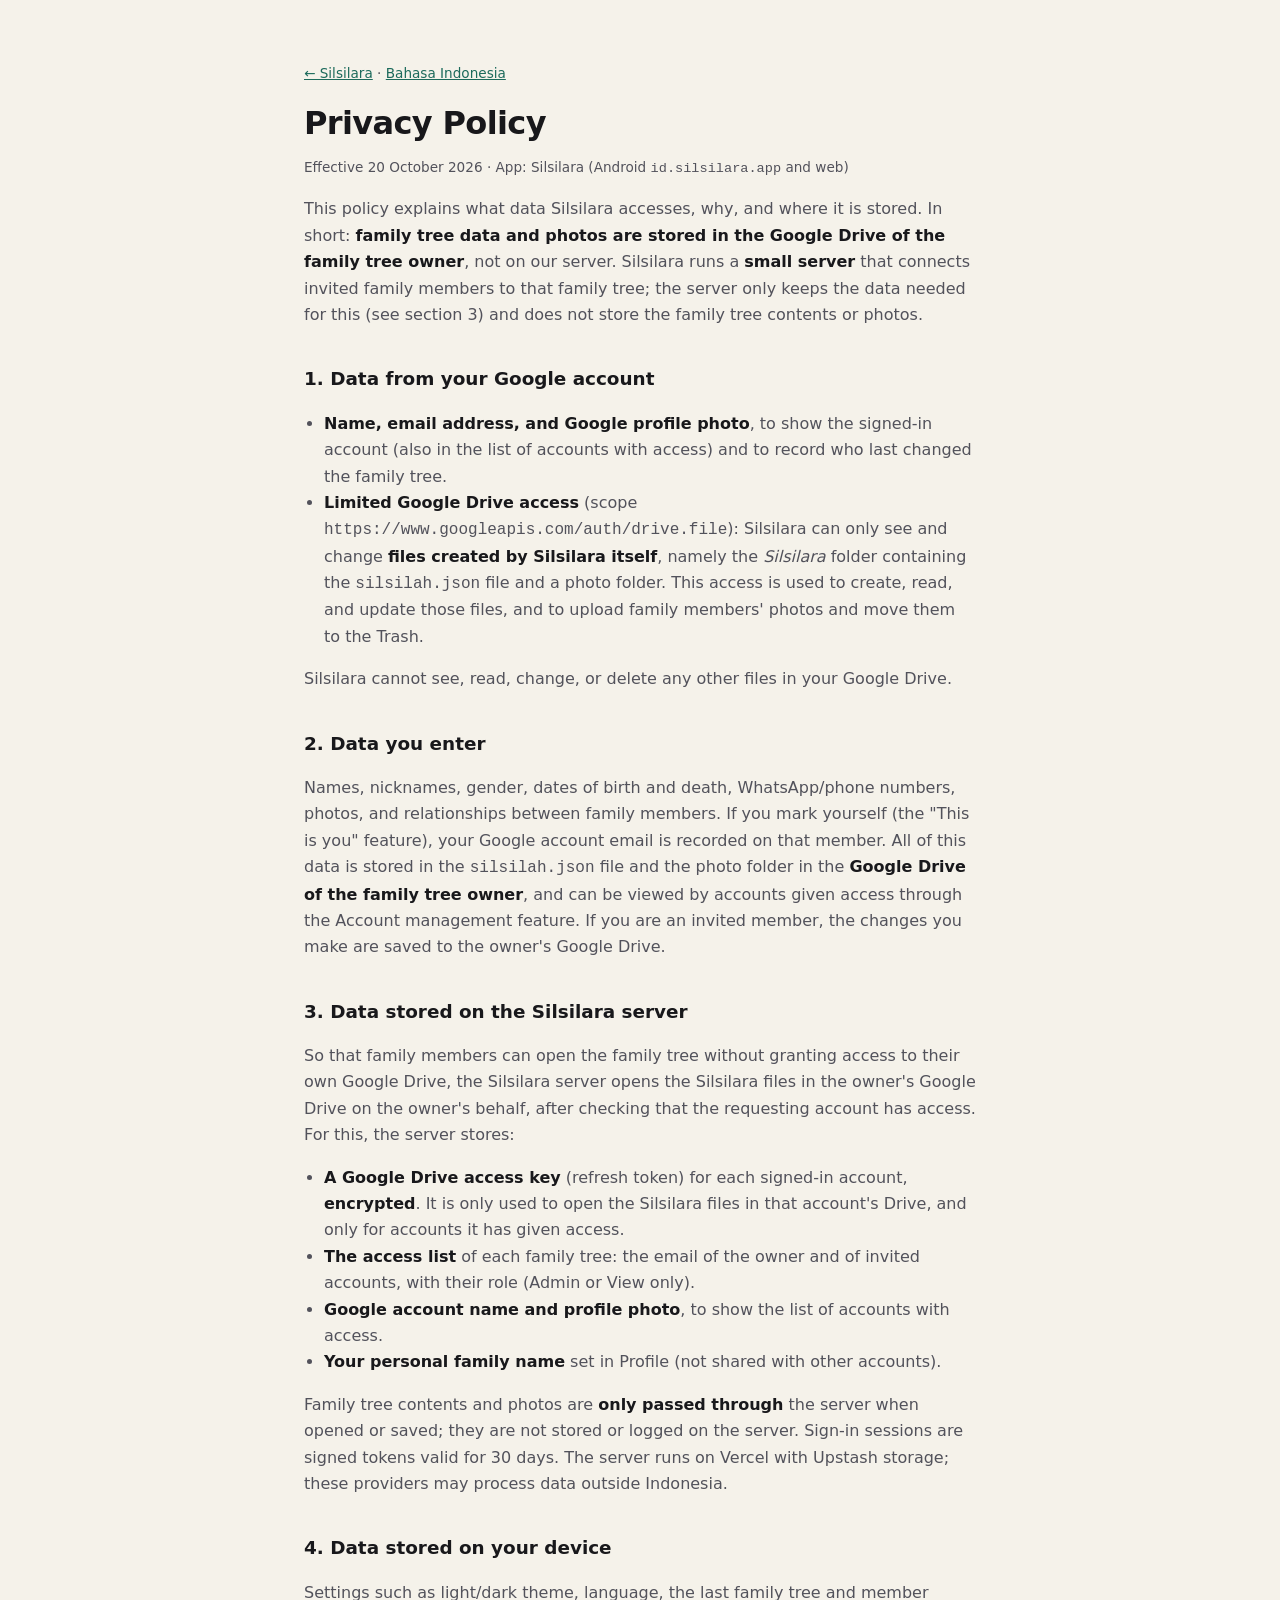
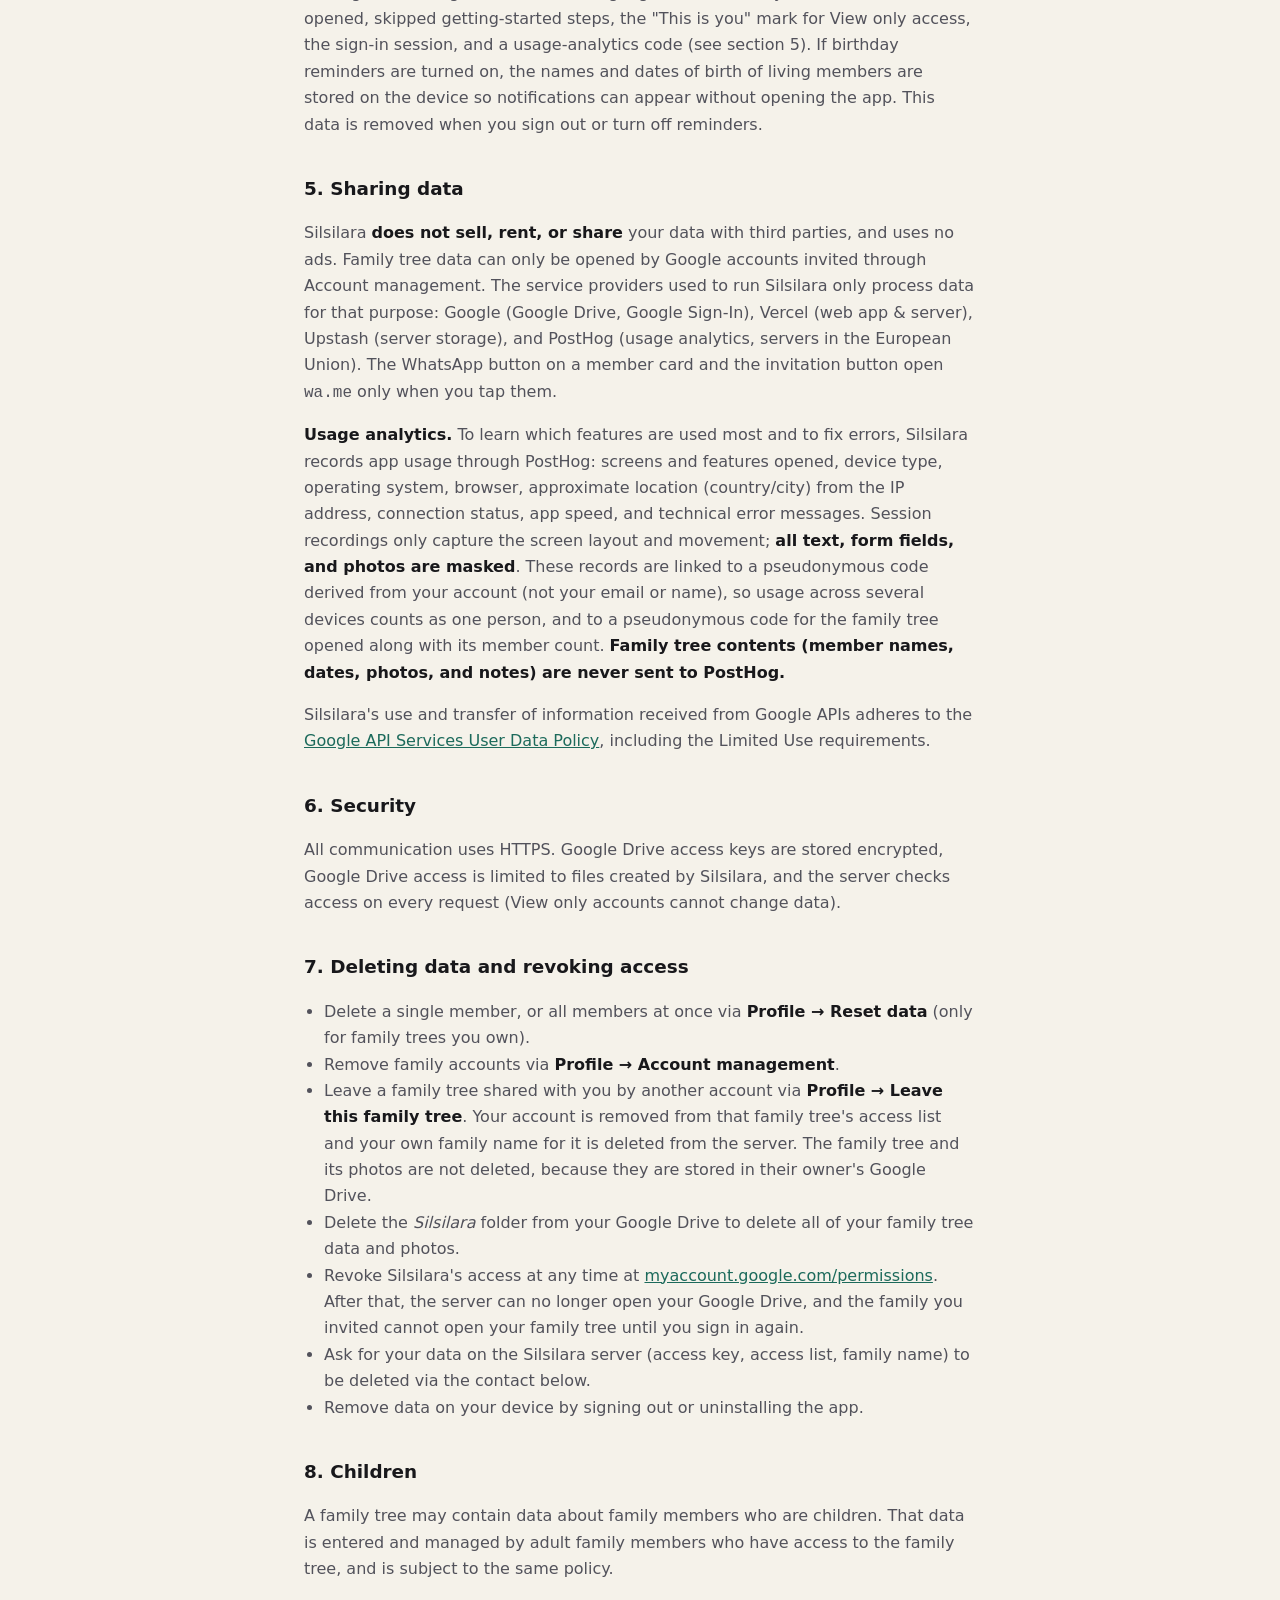
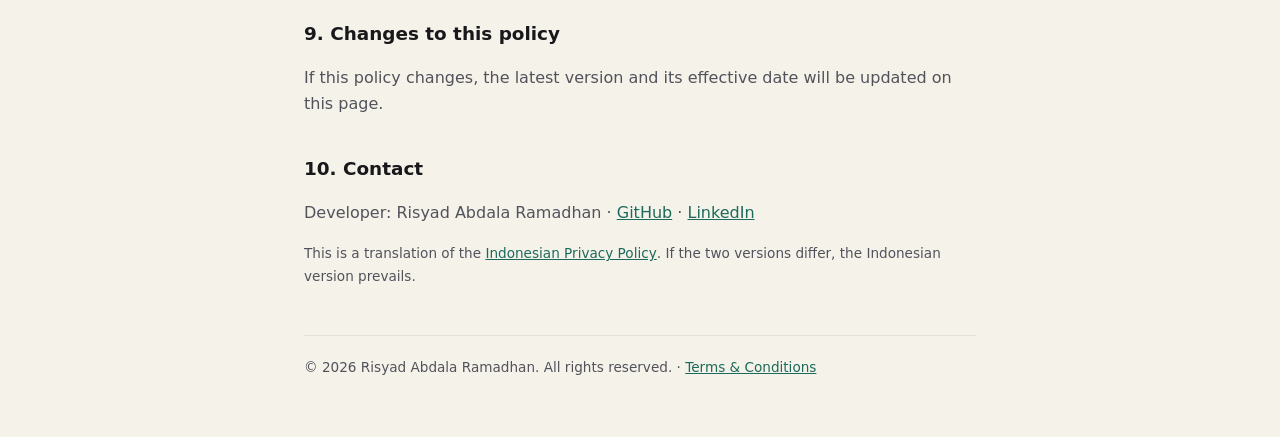
==== commit ea4e0c6c: "Kebijakan privasi: Google Fonts dihapus dari daftar penyedia layanan Font Plus Jakarta Sans kini dis" ====
--- a/privacy.html
+++ b/privacy.html
@@ -74,7 +74,7 @@
         Silsilara <strong>does not sell, rent, or share</strong> your data with third parties, and uses no ads.
         Family tree data can only be opened by Google accounts invited through Account management. The service providers used
         to run Silsilara only process data for that purpose: Google (Google Drive, Google Sign-In), Vercel (web app & server),
-        Upstash (server storage), Google Fonts (fonts), and PostHog (usage analytics, servers in the European Union).
+        Upstash (server storage), and PostHog (usage analytics, servers in the European Union).
         The WhatsApp button on a member card and the invitation button open <code>wa.me</code> only when you tap them.
       </p>
       <p>
--- a/gaya.css
+++ b/gaya.css
@@ -204,8 +204,20 @@
   align-items: center;
 }
 .kartu-qr[hidden],
-.pemberitahuan[hidden] {
+.pemberitahuan[hidden],
+.tombol[hidden] {
   display: none;
+}
+#pesan-aplikasi {
+  border: 1px solid color-mix(in srgb, var(--aksen) 45%, transparent);
+}
+#pesan-aplikasi .tombol-unduh {
+  margin-top: 0.75rem;
+}
+/* iPhone/iPad: petunjuk menu titik tiga adalah langkah utama (tidak ada tombol), jadi tidak diredupkan. */
+#petunjuk-menu:not(.kecil) {
+  margin: 0.75rem 0 0;
+  color: var(--teks);
 }
 .kartu-qr img {
   flex: none;
